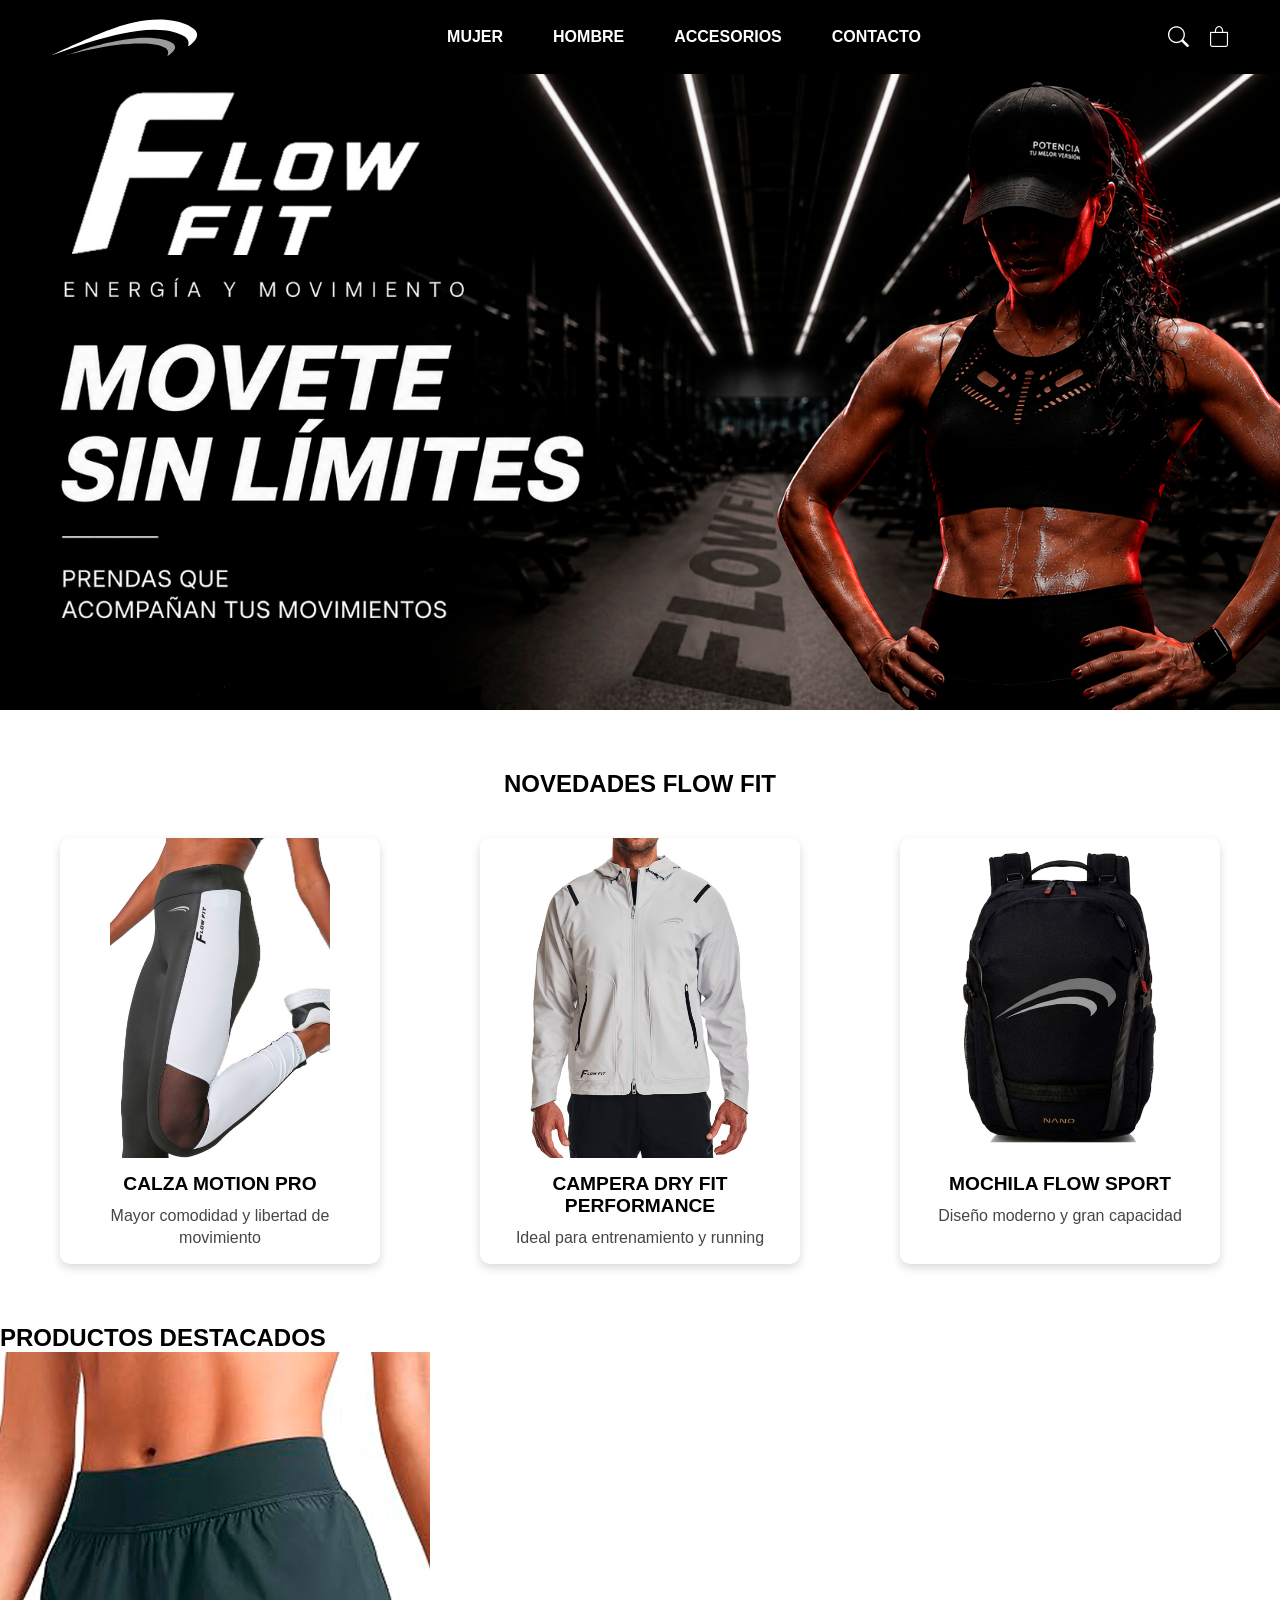
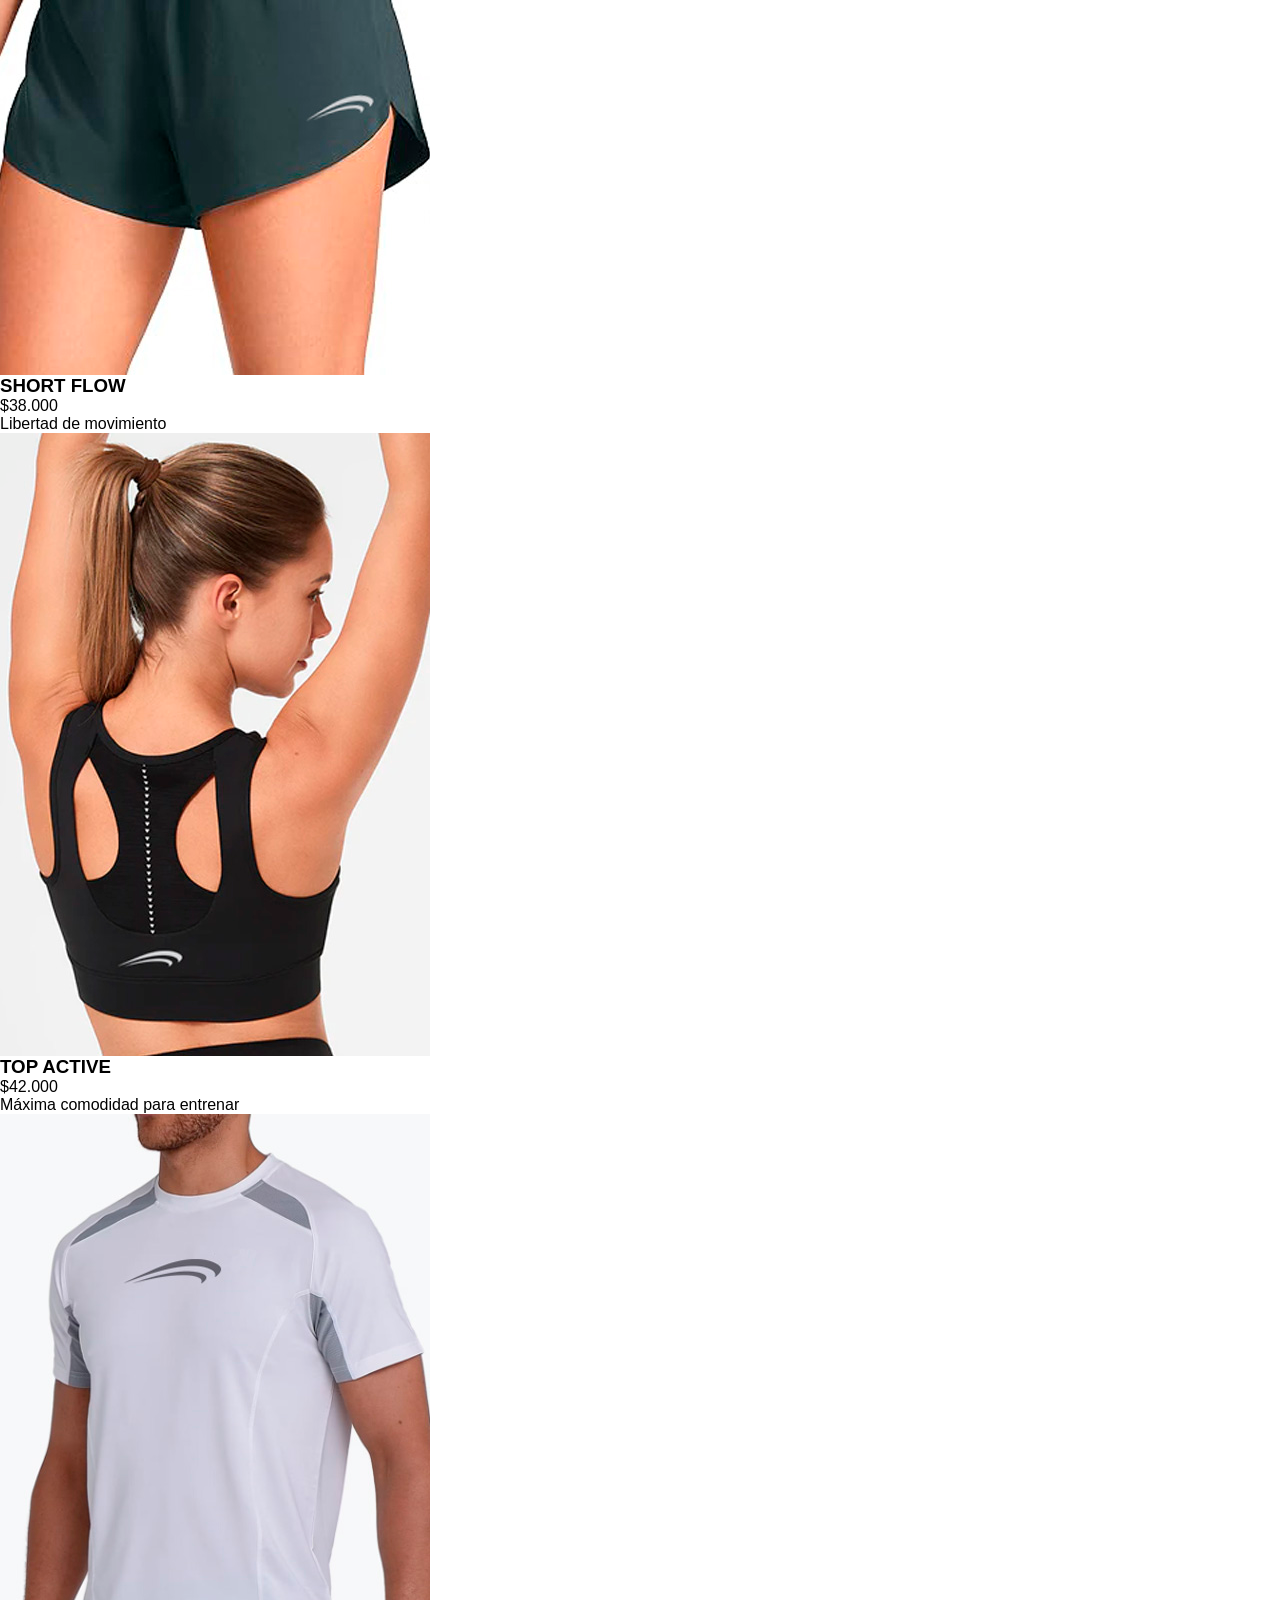
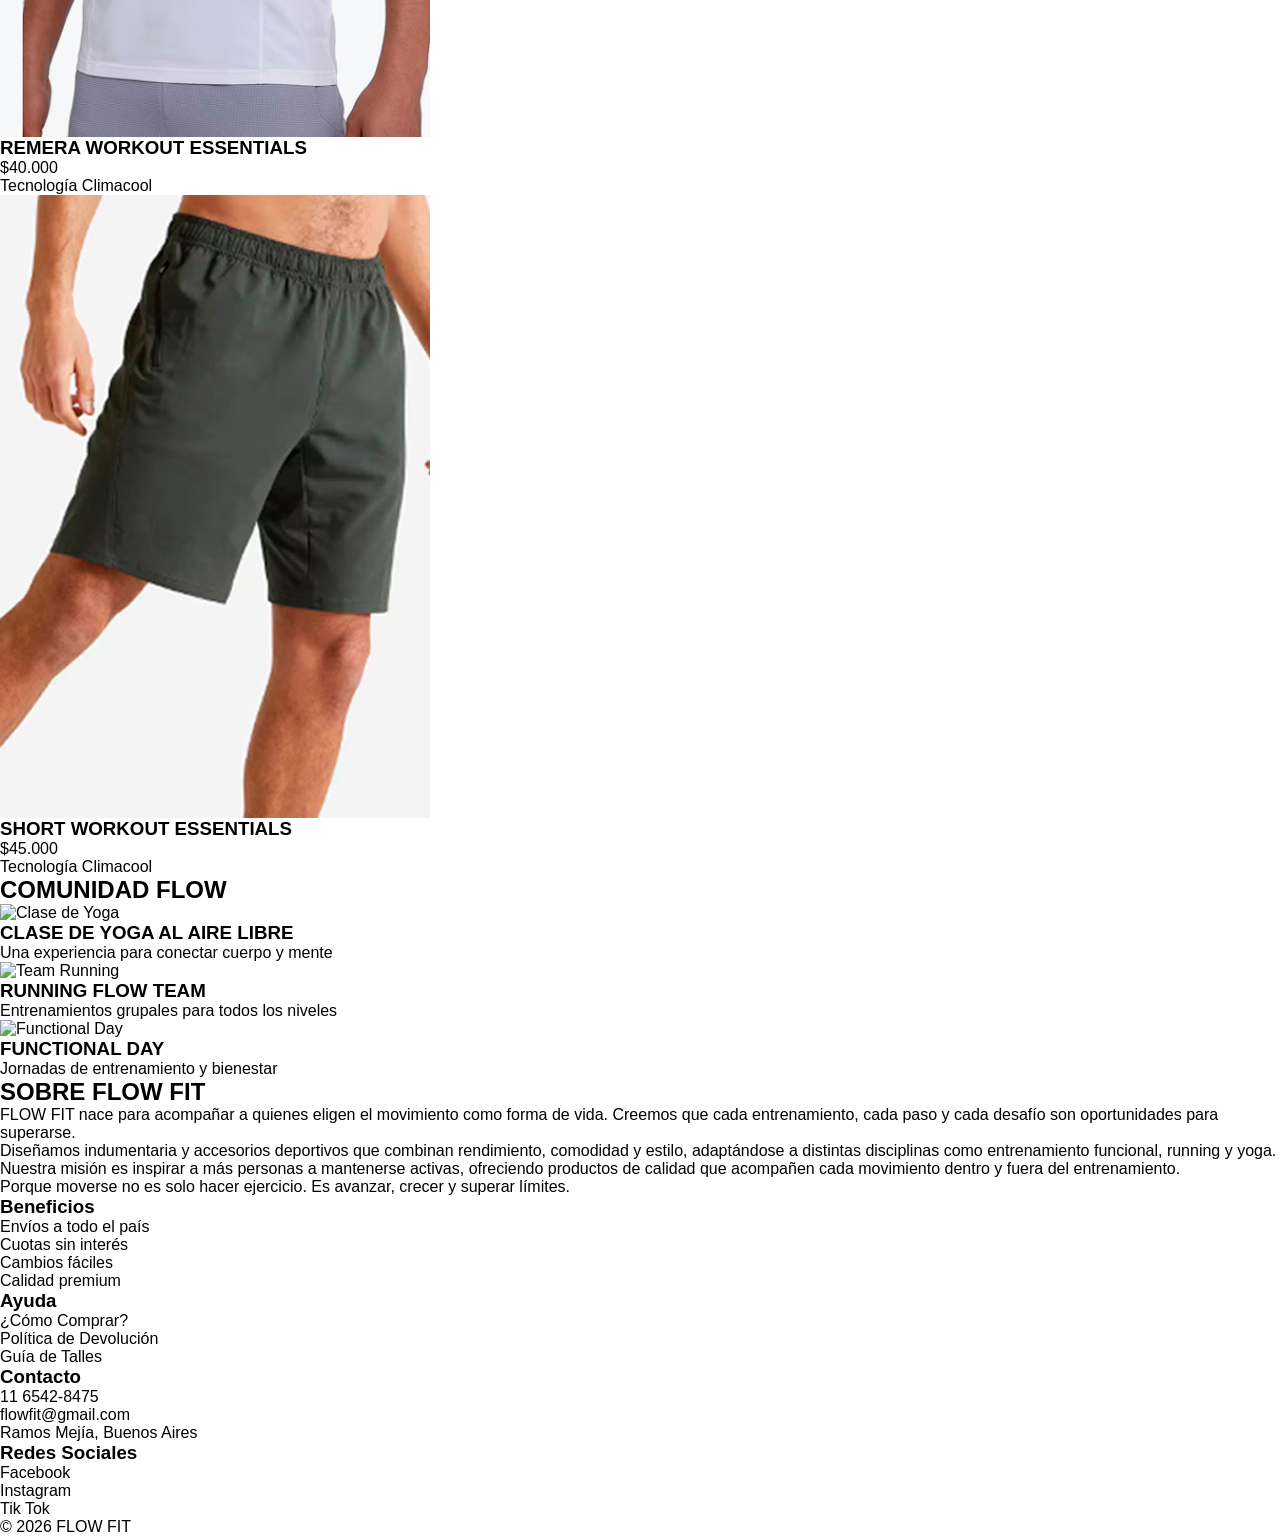
==== index.html @ 37f28908 "Estructura inicial" ====
<!DOCTYPE html>
<html lang="en">
<head>
    <meta charset="UTF-8">
    <meta name="viewport" content="width=device-width, initial-scale=1.0">
    <link rel="stylesheet" href="./css/style.css">
    <link rel="stylesheet" href="https://cdn.jsdelivr.net/npm/bootstrap-icons@1.13.1/font/bootstrap-icons.min.css">

    <title>FLOW FIT</title>
</head>
<body>
    <header>
        <h1 class="oculto">FLOW FIT</h1>
        <div class="logo">
            <a href="#">
            <img src="./img/logoflowfit.svg" alt="Logo de marca">
            </a>
        </div>

        <nav>
            <a href="./pages/mujer.html">MUJER</a>
            <a href="./pages/hombre.html">HOMBRE</a>
            <a href="./pages/accesorios.html">ACCESORIOS</a> 
            <a href="./pages/contacto.html">CONTACTO</a>
        </nav>

        <div class="iconos">
            <a href="#" aria-label="Buscar">
                <i class="bi bi-search"></i>
            </a>

            <a href="#" aria-label="Bolsa de Compras">
                <i class="bi bi-bag"></i>
            </a>
        </div>

    </header>

    <main>
        <section class="hero">
            <img src="./img/bannerhero.jpg" alt="Banner principal con la frase Movete sin límites">
                  
        </section>


        <section class="novedades">
            <h2>NOVEDADES FLOW FIT</h2>

            <div class="contenedor-novedades">
            
            <article class="card-novedades">
                <a href="./pages/mujer.html">
                    <img src="./img/calza-motion-pro.jpg" alt="Calza Motion Pro">
                    <h3>CALZA MOTION PRO</h3>
                    <p>Mayor comodidad y libertad de movimiento</p>
                </a>
            </article>

            <article class="card-novedades">
                <a href="./pages/hombre.html">
                    <img src="./img/camperadryfit.jpg" alt="Campera Dry fit">
                    <h3>CAMPERA DRY FIT PERFORMANCE</h3>
                    <p>Ideal para entrenamiento y running</p>
                </a>
            </article>

            <article class="card-novedades">
                <a href="./pages/accesorios.html">
                    <img src="./img/mochila-flow-sport.jpg" alt="Mochila Flow Sport">
                    <h3>MOCHILA FLOW SPORT</h3>
                    <p>Diseño moderno y gran capacidad</p>
                </a>
            </article>
        
            </div>
        </section>


        <section class="productos-destacados">
            <h2>PRODUCTOS DESTACADOS</h2>

            <div class="productos">

                <article class="producto">
                    <a href="./pages/mujer.html">
                    <img src="./img/short_flow.jpg" alt="Short FLow">
                    <h3>SHORT FLOW</h3>
                    <P>$38.000</P>
                    <P>Libertad de movimiento</P>
                    </a>

                </article>
            
                <article class="producto">
                    <a href="./pages/mujer.html">
                    <img src="./img/top_active.jpg" alt="TOP ACTIVE">
                    <h3>TOP ACTIVE</h3>
                    <P>$42.000</P>
                    <P>Máxima comodidad para entrenar</P>
                    </a>
                </article>

                <article class="producto">
                    <a href="./pages/hombre.html">
                    <img src="./img/remera workout essential.jpg" alt="REMERA WORKOUT ESSENTIALS">
                    <h3>REMERA WORKOUT ESSENTIALS</h3>
                    <P>$40.000</P>
                    <P>Tecnología Climacool</P>
                    </a>
                </article>

                <article class="producto">
                    <a href="./pages/hombre.html">
                    <img src="./img/short_workout.jpg" alt="SHORT WORKOUT ESSENTIALS">
                    <h3>SHORT WORKOUT ESSENTIALS</h3>
                    <P>$45.000</P>
                    <P>Tecnología Climacool</P>
                    </a>
                </article>

            </div>
        </section>

        <section class="contenedorlifestyle">
            <h2>COMUNIDAD FLOW</h2>

            <article>
                <!-- BUSCAR IMAGEN CLASE DE YOGA AL AIRE LIBRE -->
                <img src="" alt="Clase de Yoga">
                <h3>CLASE DE YOGA AL AIRE LIBRE</h3>
                <p>Una experiencia para conectar cuerpo y mente</p>
            </article>

            <article>
                <!-- BUSCAR IMAGEN CLASE DE RUNNING -->
                <img src="" alt="Team Running">
                <h3>RUNNING FLOW TEAM</h3>
                <p>Entrenamientos grupales para todos los niveles</p>
            </article>

             <article>
                <!-- BUSCAR IMAGEN CLASE DE funcional -->
                <img src="" alt="Functional Day">
                <h3>FUNCTIONAL DAY</h3>
                <p>Jornadas de entrenamiento y bienestar</p>
            </article>


        </section>

        <section class="nosotros">
            <h2>SOBRE FLOW FIT</h2>

            <p>FLOW FIT nace para acompañar a quienes eligen el movimiento como forma de vida. Creemos que cada entrenamiento, cada paso y cada desafío son oportunidades para superarse.</p>

            <p>Diseñamos indumentaria y accesorios deportivos que combinan rendimiento, comodidad y estilo, adaptándose a distintas disciplinas como entrenamiento funcional, running y yoga.</p>

            <p>Nuestra misión es inspirar a más personas a mantenerse activas, ofreciendo productos de calidad que acompañen cada movimiento dentro y fuera del entrenamiento.</p>

            <p>Porque moverse no es solo hacer ejercicio. Es avanzar, crecer y superar límites.</p>

        </section>

    </main>

    <footer>

        <div class="beneficios"> 
            <h3>Beneficios</h3>
            <ul>
                <li>Envíos a todo el país</li>
                <li>Cuotas sin interés</li>
                <li>Cambios fáciles</li>
                <li>Calidad premium</li>
            </ul>
        </div>

        <div class="ayuda">
            <h3>Ayuda</h3>
            <ul>
                <li>¿Cómo Comprar?</li>
                <li>Política de Devolución</li>
                <li>Guía de Talles</li>
            </ul>
         </div>
         
         <div class="contacto">
            <h3>Contacto</h3>
            <ul>
                <li>11 6542-8475</li>
                <li>flowfit@gmail.com</li>
                <li>Ramos Mejía, Buenos Aires</li>
            </ul>
         </div>

         <div class="redes-sociales">
            <h3>Redes Sociales</h3>
            <ul>
                <li><a href="#">Facebook</a></li>
                <li><a href="#">Instagram</a></li>
                <li><a href="#">Tik Tok</a></li>
            </ul>
         </div>

         <div class="copyright">
            <p>© 2026 FLOW FIT</p>
         </div>
        
    </footer>
    
</body>
</html>
---- css/style.css ----
* {
  margin: 0;
  padding: 0;
  box-sizing: border-box;
}

body {
  font-family: Arial, Helvetica, sans-serif;
  font-size: 1rem;
  background-color: white;
  color: black;
}

img {
  max-width: 100%;
  display: block;
}

a {
  text-decoration: none;
  color: inherit;
}

ul {
  list-style: none;
  padding: 0;
  margin: 0;
}

.oculto {
  position: absolute;
  width: 1px;
  height: 1px;
  padding: 0;
  margin: -1px;
  overflow: hidden;
  clip: rect(0, 0, 0, 0);
  white-space: nowrap;
  border: 0;
}

header {
  background-color: black;
  color: white;
  display: flex;
  justify-content: space-between;
  align-items: center;
  padding: 15px 50px;
}

.logo {
  display: flex;
  align-items: center;
  gap: 15px;
}

.logo img {
  width: 150px;
}

nav {
  display: flex;
  gap: 50px;
}

nav a {
  font-weight: bold;
  transition: transform 0.3s;
}

nav a:hover {
  color: #c0c0c0;
}

.iconos {
  display: flex;
  gap: 20px;
  font-size: 1.3rem;
}
.iconos a {
  transition: color 0.3s;
}
.iconos a:hover {
  color: #c0c0c0;
}

.hero img {
  width: 100%;
  height: auto;
}

.novedades {
  padding: 60px;
}

.novedades h2 {
  text-align: center;
  margin-bottom: 40px;
}

.contenedor-novedades {
  display: grid;
  grid-template-columns: repeat(3, 1fr);
  gap: 100px;
}

.card-novedades {
  background-color: white;
  border-radius: 10px;
  overflow: hidden;
  padding-bottom: 15px;
  text-align: center;
  transition: transform 0.3s;
  box-shadow: 0px 4px 10px rgba(0, 0, 0, 0.15);
}

.card-novedades a {
  text-decoration: none;
  color: black;
  display: block;
}

.card-novedades:hover {
  transform: translateY(-5px);
}

.card-novedades img {
  width: 100%;
  height: 320px;
  object-fit: contain;
  display: block;
}

.card-novedades h3 {
  text-align: center;
  margin-top: 15px;
  margin-bottom: 10px;
  font-size: 1.2rem;
  color: black;
}

.card-novedades p {
  font-size: 1rem;
  padding: 0 10px;
  line-height: 1.4;
  text-align: center;
  color: rgb(71, 69, 69);
}

/*# sourceMappingURL=style.css.map */
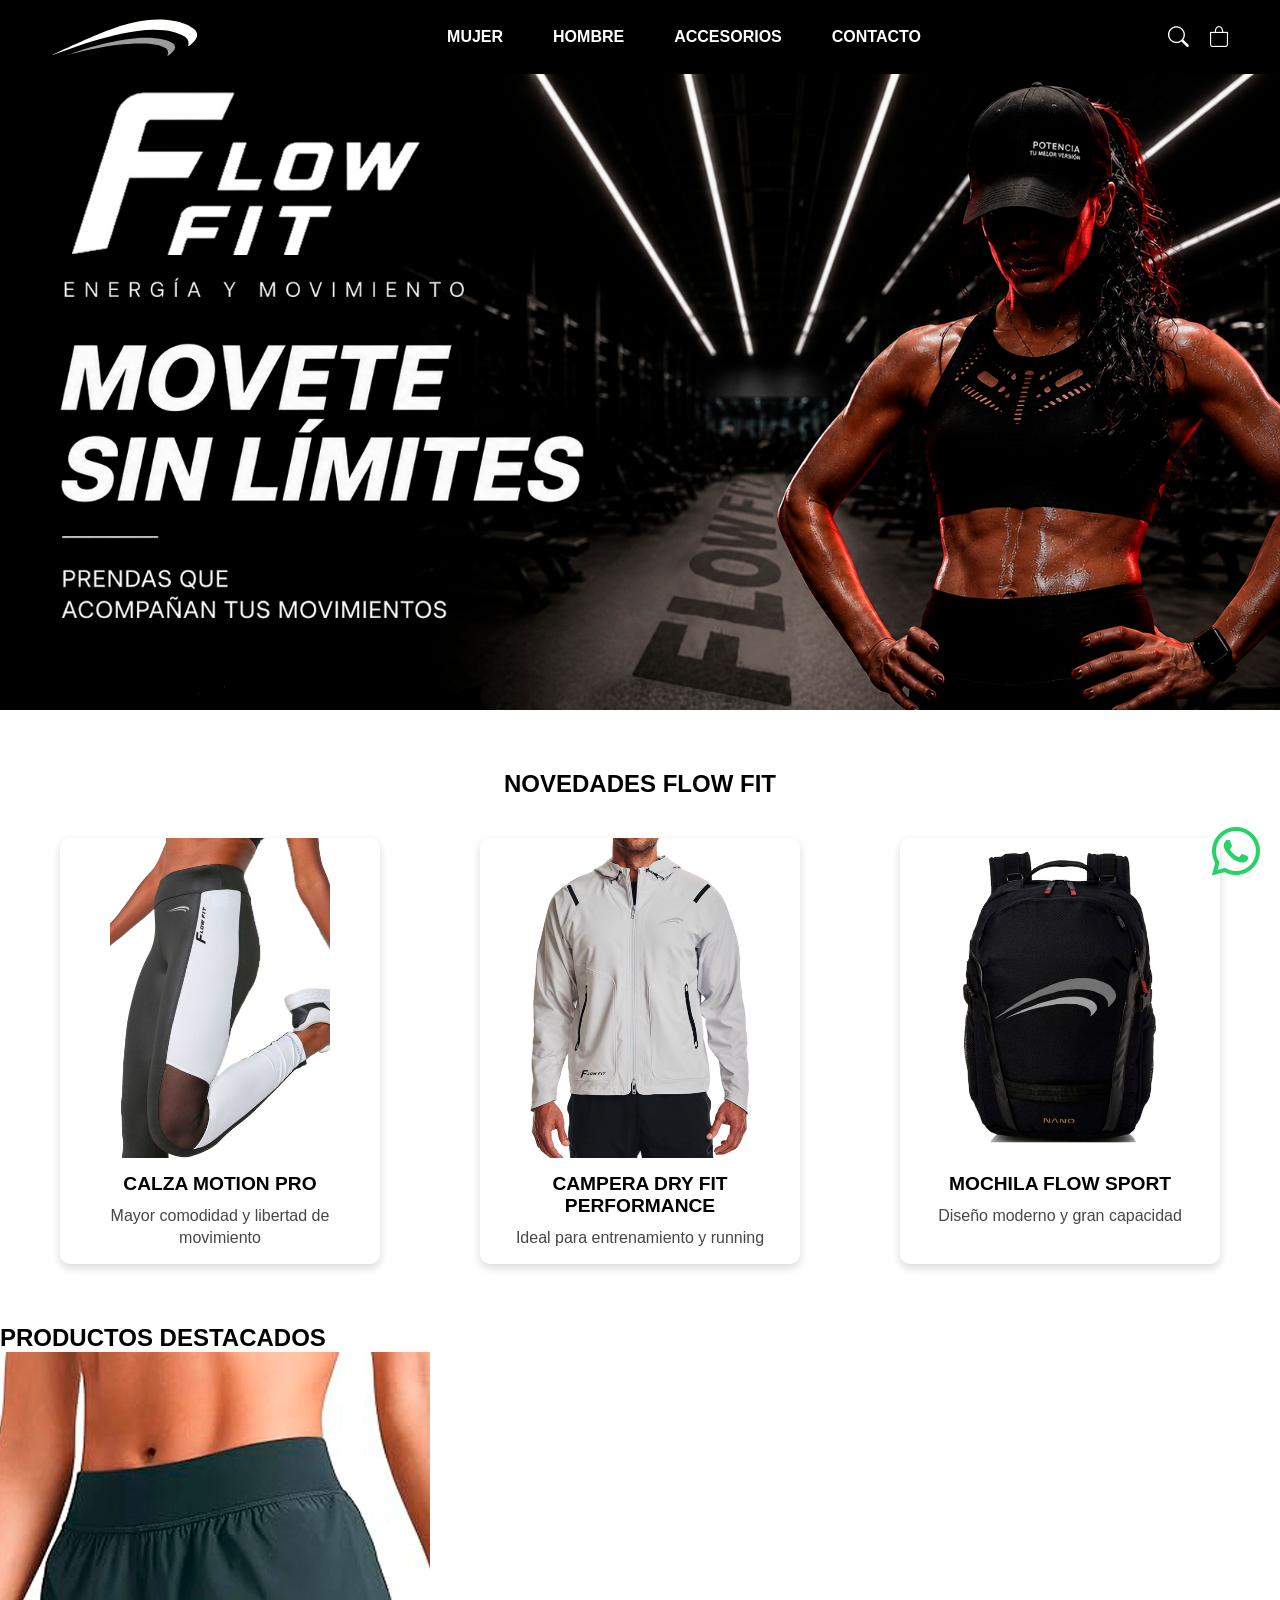
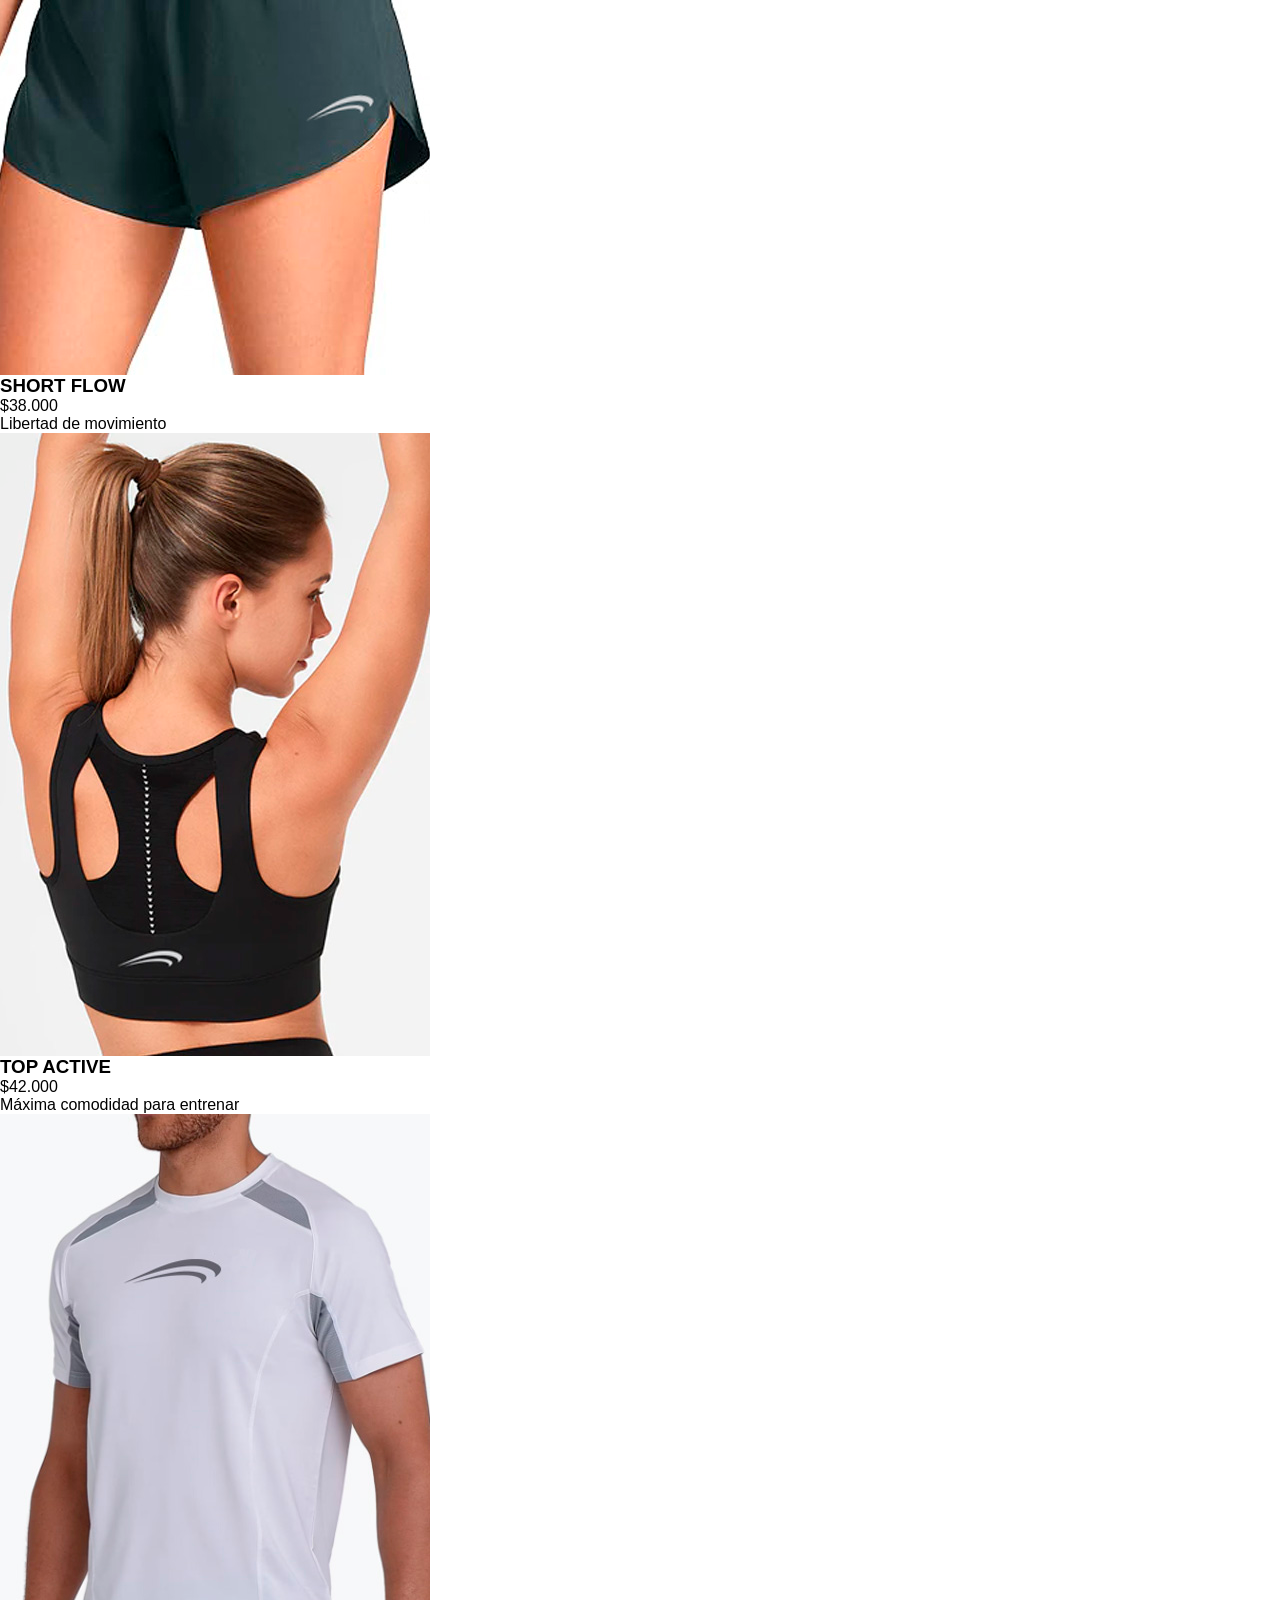
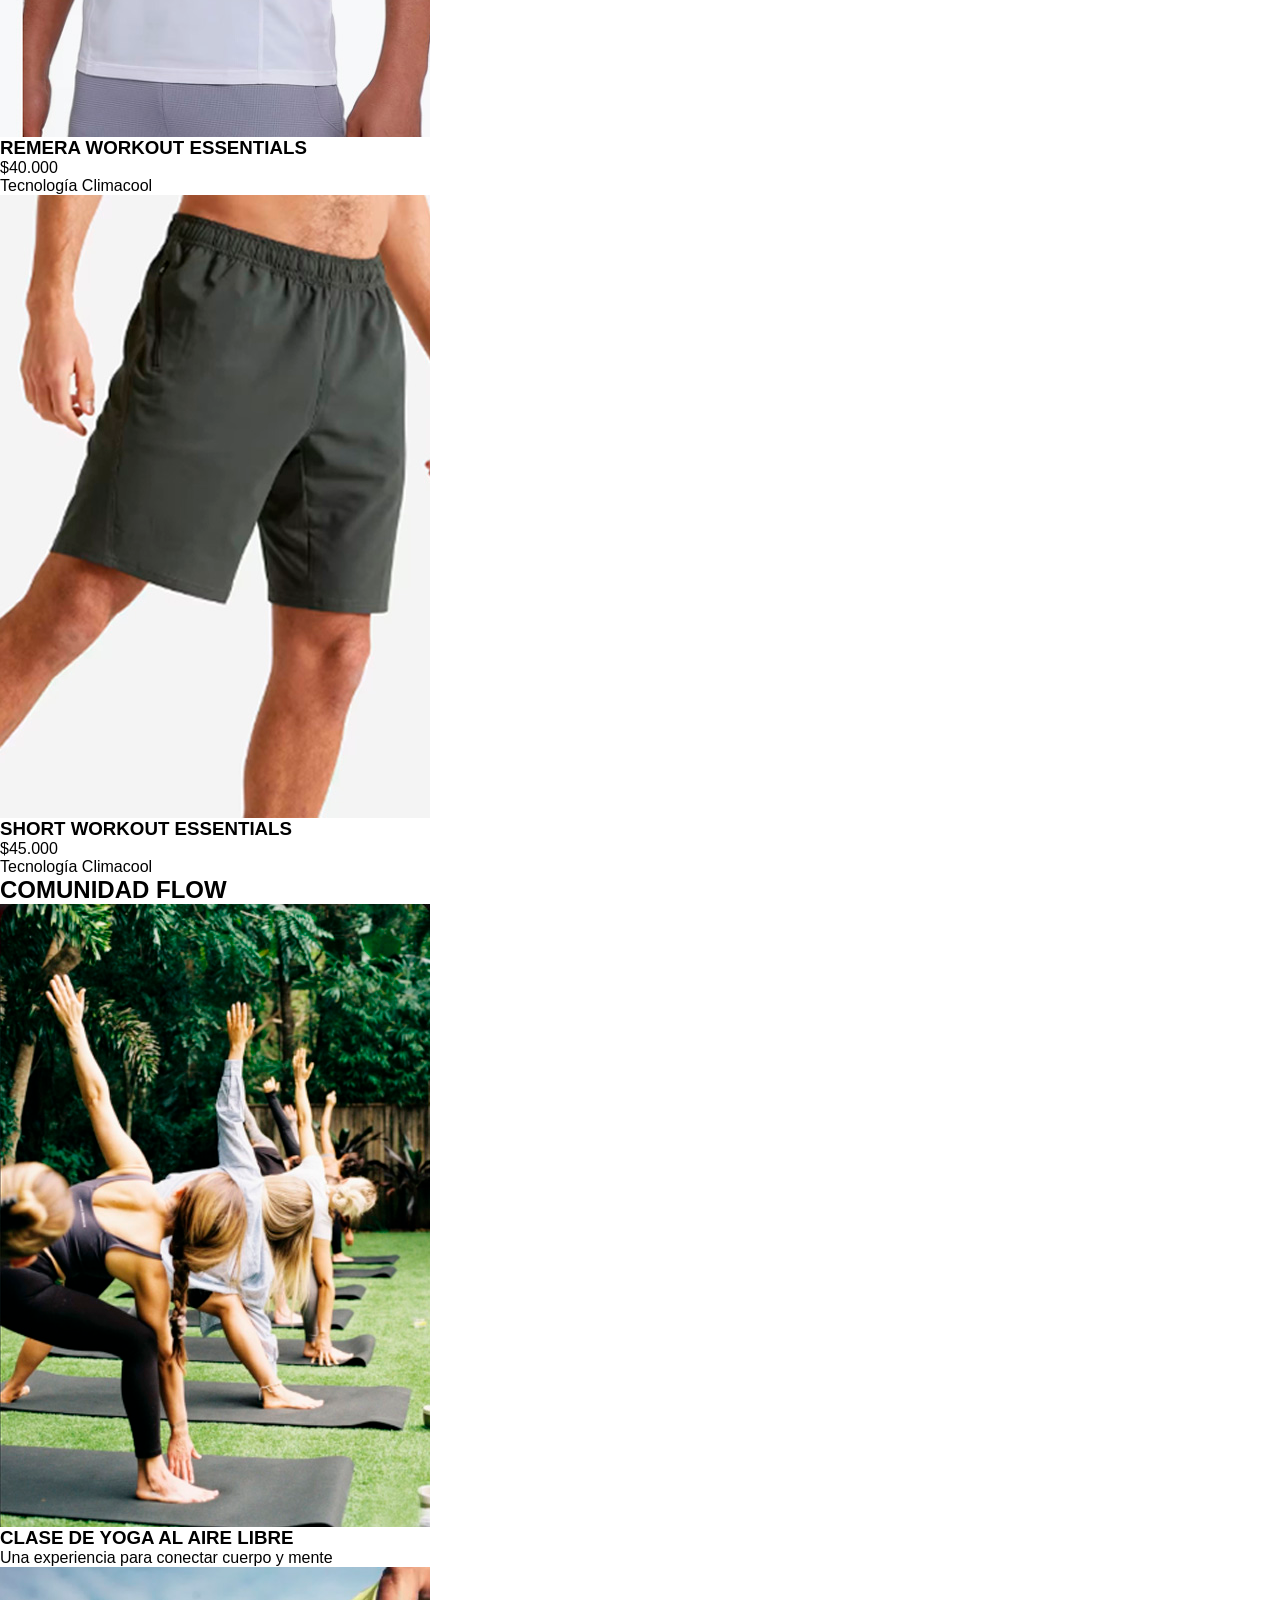
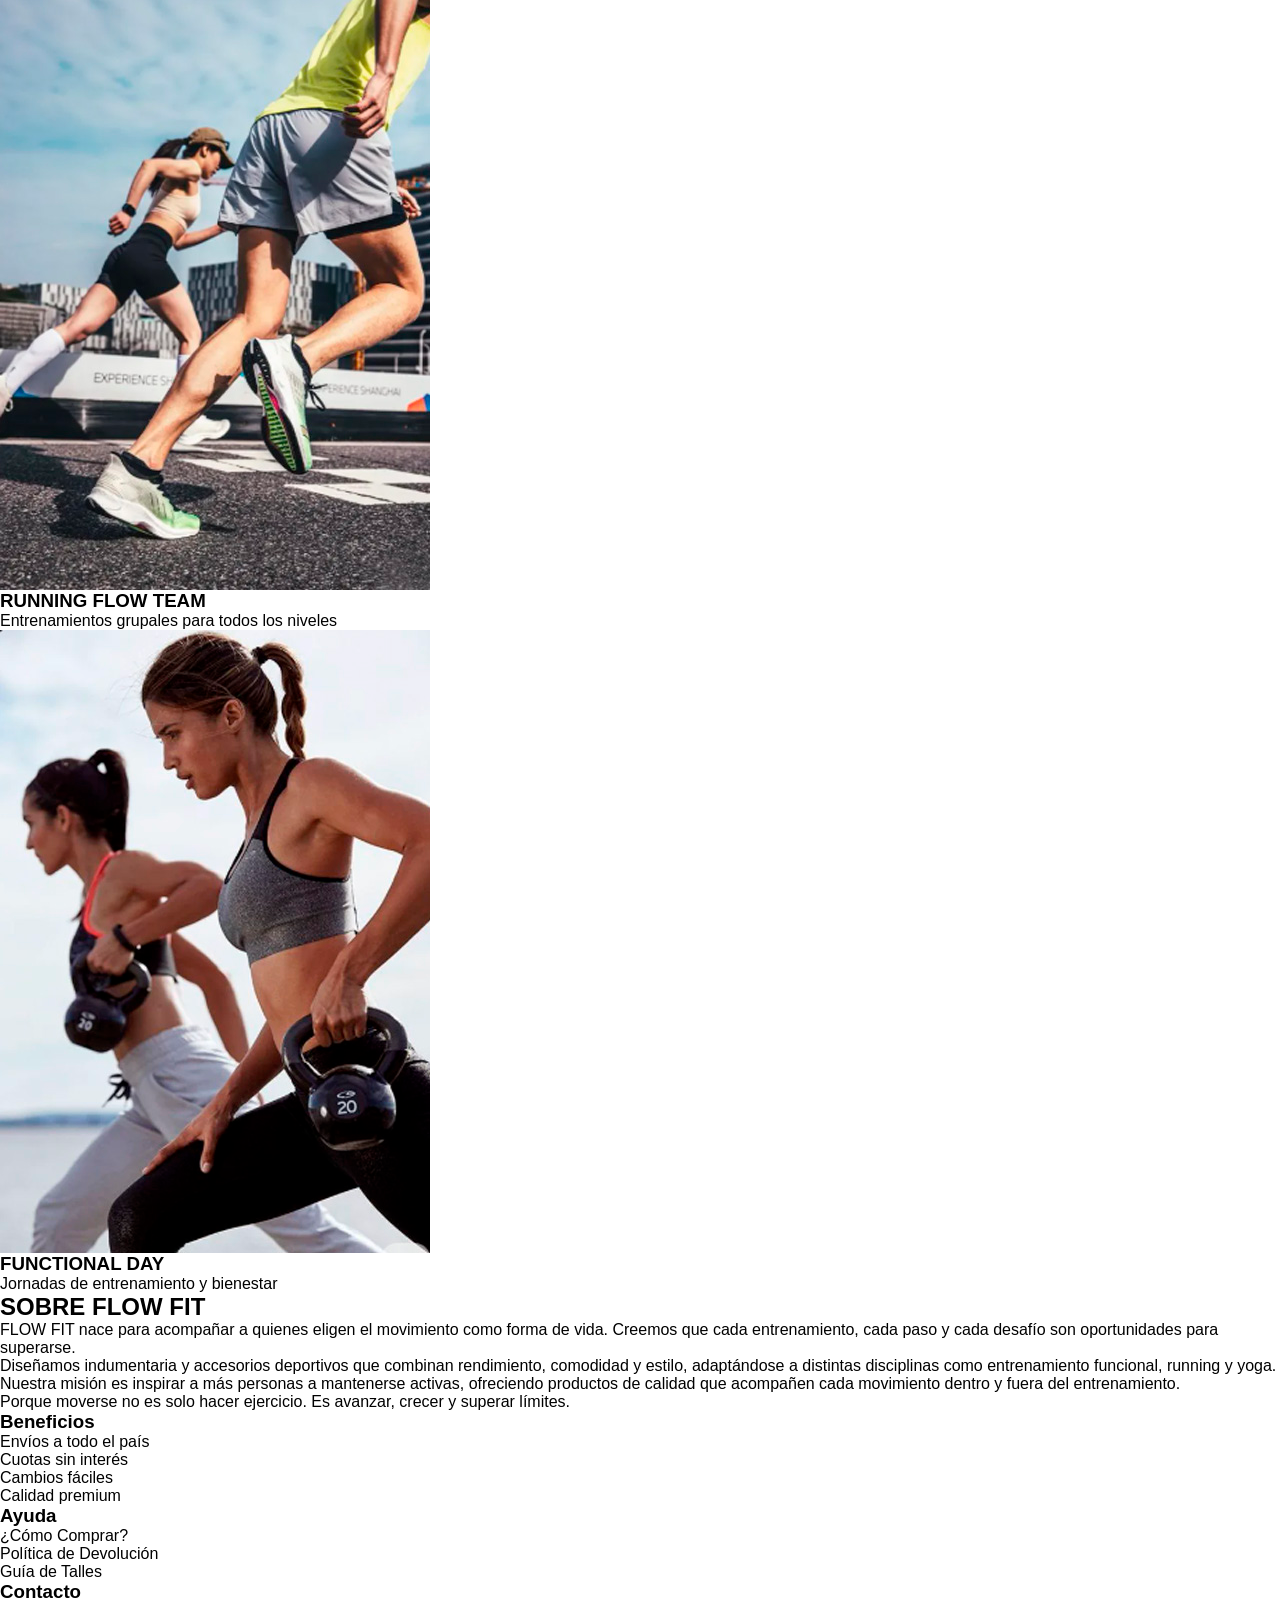
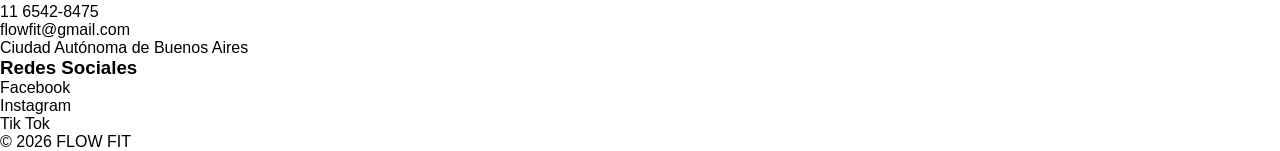
==== commit 6d94c970: "Agrego página Lifestyle y botón de whatsapp" ====
--- a/index.html
+++ b/index.html
@@ -1,5 +1,6 @@
 <!DOCTYPE html>
-<html lang="en">
+<html lang="es">
+
 <head>
     <meta charset="UTF-8">
     <meta name="viewport" content="width=device-width, initial-scale=1.0">
@@ -8,19 +9,20 @@
 
     <title>FLOW FIT</title>
 </head>
+
 <body>
     <header>
         <h1 class="oculto">FLOW FIT</h1>
         <div class="logo">
             <a href="#">
-            <img src="./img/logoflowfit.svg" alt="Logo de marca">
+                <img src="./img/logoflowfit.svg" alt="Logo de Flow Fit">
             </a>
         </div>
 
         <nav>
             <a href="./pages/mujer.html">MUJER</a>
             <a href="./pages/hombre.html">HOMBRE</a>
-            <a href="./pages/accesorios.html">ACCESORIOS</a> 
+            <a href="./pages/accesorios.html">ACCESORIOS</a>
             <a href="./pages/contacto.html">CONTACTO</a>
         </nav>
 
@@ -39,7 +41,7 @@
     <main>
         <section class="hero">
             <img src="./img/bannerhero.jpg" alt="Banner principal con la frase Movete sin límites">
-                  
+
         </section>
 
 
@@ -47,31 +49,31 @@
             <h2>NOVEDADES FLOW FIT</h2>
 
             <div class="contenedor-novedades">
-            
-            <article class="card-novedades">
-                <a href="./pages/mujer.html">
-                    <img src="./img/calza-motion-pro.jpg" alt="Calza Motion Pro">
-                    <h3>CALZA MOTION PRO</h3>
-                    <p>Mayor comodidad y libertad de movimiento</p>
-                </a>
-            </article>
-
-            <article class="card-novedades">
-                <a href="./pages/hombre.html">
-                    <img src="./img/camperadryfit.jpg" alt="Campera Dry fit">
-                    <h3>CAMPERA DRY FIT PERFORMANCE</h3>
-                    <p>Ideal para entrenamiento y running</p>
-                </a>
-            </article>
-
-            <article class="card-novedades">
-                <a href="./pages/accesorios.html">
-                    <img src="./img/mochila-flow-sport.jpg" alt="Mochila Flow Sport">
-                    <h3>MOCHILA FLOW SPORT</h3>
-                    <p>Diseño moderno y gran capacidad</p>
-                </a>
-            </article>
-        
+
+                <article class="card-novedades">
+                    <a href="./pages/mujer.html">
+                        <img src="./img/mujer/calza-motion-pro.jpg" alt="Calza Motion Pro">
+                        <h3>CALZA MOTION PRO</h3>
+                        <p>Mayor comodidad y libertad de movimiento</p>
+                    </a>
+                </article>
+
+                <article class="card-novedades">
+                    <a href="./pages/hombre.html">
+                        <img src="./img/hombre/camperadryfit.jpg" alt="Campera Dry fit">
+                        <h3>CAMPERA DRY FIT PERFORMANCE</h3>
+                        <p>Ideal para entrenamiento y running</p>
+                    </a>
+                </article>
+
+                <article class="card-novedades">
+                    <a href="./pages/accesorios.html">
+                        <img src="./img/accesorios/mochila-flow-sport.jpg" alt="Mochila Flow Sport">
+                        <h3>MOCHILA FLOW SPORT</h3>
+                        <p>Diseño moderno y gran capacidad</p>
+                    </a>
+                </article>
+
             </div>
         </section>
 
@@ -79,83 +81,92 @@
         <section class="productos-destacados">
             <h2>PRODUCTOS DESTACADOS</h2>
 
-            <div class="productos">
-
-                <article class="producto">
+            <div class="contenedor-productos">
+
+                <article class="card-producto">
                     <a href="./pages/mujer.html">
-                    <img src="./img/short_flow.jpg" alt="Short FLow">
-                    <h3>SHORT FLOW</h3>
-                    <P>$38.000</P>
-                    <P>Libertad de movimiento</P>
-                    </a>
-
-                </article>
-            
-                <article class="producto">
+                        <img src="./img/mujer/short_flow.jpg" alt="Short FLow">
+                        <h3>SHORT FLOW</h3>
+                        <p>$38.000</p>
+                        <p>Libertad de movimiento</p>
+                    </a>
+
+                </article>
+
+                <article class="card-producto">
                     <a href="./pages/mujer.html">
-                    <img src="./img/top_active.jpg" alt="TOP ACTIVE">
-                    <h3>TOP ACTIVE</h3>
-                    <P>$42.000</P>
-                    <P>Máxima comodidad para entrenar</P>
-                    </a>
-                </article>
-
-                <article class="producto">
+                        <img src="./img/mujer/top_active.jpg" alt="TOP ACTIVE">
+                        <h3>TOP ACTIVE</h3>
+                        <p>$42.000</p>
+                        <p>Máxima comodidad para entrenar</p>
+                    </a>
+                </article>
+
+                <article class="card-producto">
                     <a href="./pages/hombre.html">
-                    <img src="./img/remera workout essential.jpg" alt="REMERA WORKOUT ESSENTIALS">
-                    <h3>REMERA WORKOUT ESSENTIALS</h3>
-                    <P>$40.000</P>
-                    <P>Tecnología Climacool</P>
-                    </a>
-                </article>
-
-                <article class="producto">
+                        <img src="./img/hombre/remera workout essential.jpg" alt="REMERA WORKOUT ESSENTIALS">
+                        <h3>REMERA WORKOUT ESSENTIALS</h3>
+                        <p>$40.000</p>
+                        <p>Tecnología Climacool</p>
+                    </a>
+                </article>
+
+                <article class="card-producto">
                     <a href="./pages/hombre.html">
-                    <img src="./img/short_workout.jpg" alt="SHORT WORKOUT ESSENTIALS">
-                    <h3>SHORT WORKOUT ESSENTIALS</h3>
-                    <P>$45.000</P>
-                    <P>Tecnología Climacool</P>
+                        <img src="./img/hombre/short_workout.jpg" alt="SHORT WORKOUT ESSENTIALS">
+                        <h3>SHORT WORKOUT ESSENTIALS</h3>
+                        <p>$45.000</p>
+                        <p>Tecnología Climacool</p>
                     </a>
                 </article>
 
             </div>
         </section>
 
-        <section class="contenedorlifestyle">
+        <section class="lifestyle">
             <h2>COMUNIDAD FLOW</h2>
 
-            <article>
-                <!-- BUSCAR IMAGEN CLASE DE YOGA AL AIRE LIBRE -->
-                <img src="" alt="Clase de Yoga">
-                <h3>CLASE DE YOGA AL AIRE LIBRE</h3>
-                <p>Una experiencia para conectar cuerpo y mente</p>
-            </article>
-
-            <article>
-                <!-- BUSCAR IMAGEN CLASE DE RUNNING -->
-                <img src="" alt="Team Running">
-                <h3>RUNNING FLOW TEAM</h3>
-                <p>Entrenamientos grupales para todos los niveles</p>
-            </article>
-
-             <article>
-                <!-- BUSCAR IMAGEN CLASE DE funcional -->
-                <img src="" alt="Functional Day">
-                <h3>FUNCTIONAL DAY</h3>
-                <p>Jornadas de entrenamiento y bienestar</p>
-            </article>
-
+            <div class="contenedor-lifestyle">
+
+                <article class="card-lifestyle">
+                    <a href="./pages/lifestyle.html#yoga">
+                        <img src="./img/clase_yoga/clase_de_yoga2.jpg" alt="Clase de Yoga">
+                        <h3>CLASE DE YOGA AL AIRE LIBRE</h3>
+                        <p>Una experiencia para conectar cuerpo y mente</p>
+                    </a>
+                </article>
+
+                <article class="card-lifestyle">
+                    <a href="./pages/lifestyle.html#running">
+                        <img src="./img/team_running/team_running1.jpg" alt="Team Running">
+                        <h3>RUNNING FLOW TEAM</h3>
+                        <p>Entrenamientos grupales para todos los niveles</p>
+                    </a>
+                </article>
+
+                <article class="card-lifestyle">
+                    <a href="./pages/lifestyle.html#functional">
+                        <img src="./img/team_functional/functional.jpg" alt="Functional Day">
+                        <h3>FUNCTIONAL DAY</h3>
+                        <p>Jornadas de entrenamiento y bienestar</p>
+                    </a>
+                </article>
+
+            </div>
 
         </section>
 
         <section class="nosotros">
             <h2>SOBRE FLOW FIT</h2>
 
-            <p>FLOW FIT nace para acompañar a quienes eligen el movimiento como forma de vida. Creemos que cada entrenamiento, cada paso y cada desafío son oportunidades para superarse.</p>
-
-            <p>Diseñamos indumentaria y accesorios deportivos que combinan rendimiento, comodidad y estilo, adaptándose a distintas disciplinas como entrenamiento funcional, running y yoga.</p>
-
-            <p>Nuestra misión es inspirar a más personas a mantenerse activas, ofreciendo productos de calidad que acompañen cada movimiento dentro y fuera del entrenamiento.</p>
+            <p>FLOW FIT nace para acompañar a quienes eligen el movimiento como forma de vida. Creemos que cada
+                entrenamiento, cada paso y cada desafío son oportunidades para superarse.</p>
+
+            <p>Diseñamos indumentaria y accesorios deportivos que combinan rendimiento, comodidad y estilo, adaptándose
+                a distintas disciplinas como entrenamiento funcional, running y yoga.</p>
+
+            <p>Nuestra misión es inspirar a más personas a mantenerse activas, ofreciendo productos de calidad que
+                acompañen cada movimiento dentro y fuera del entrenamiento.</p>
 
             <p>Porque moverse no es solo hacer ejercicio. Es avanzar, crecer y superar límites.</p>
 
@@ -165,7 +176,7 @@
 
     <footer>
 
-        <div class="beneficios"> 
+        <div class="beneficios">
             <h3>Beneficios</h3>
             <ul>
                 <li>Envíos a todo el país</li>
@@ -182,31 +193,36 @@
                 <li>Política de Devolución</li>
                 <li>Guía de Talles</li>
             </ul>
-         </div>
-         
-         <div class="contacto">
+        </div>
+
+        <div class="contacto">
             <h3>Contacto</h3>
             <ul>
                 <li>11 6542-8475</li>
                 <li>flowfit@gmail.com</li>
-                <li>Ramos Mejía, Buenos Aires</li>
-            </ul>
-         </div>
-
-         <div class="redes-sociales">
+                <li>Ciudad Autónoma de Buenos Aires</li>
+            </ul>
+        </div>
+
+        <div class="redes-sociales">
             <h3>Redes Sociales</h3>
             <ul>
                 <li><a href="#">Facebook</a></li>
                 <li><a href="#">Instagram</a></li>
                 <li><a href="#">Tik Tok</a></li>
             </ul>
-         </div>
-
-         <div class="copyright">
+        </div>
+
+        <div class="copyright">
             <p>© 2026 FLOW FIT</p>
-         </div>
-        
+        </div>
+
     </footer>
-    
+
+    <a href="https://wa.me/5491165428475" class="whatsapp" target="_blank" aria-label="Contactanos por WhatsApp">
+        <i class="bi bi-whatsapp"></i>
+    </a>
+
 </body>
+
 </html>
--- a/css/style.css
+++ b/css/style.css
@@ -147,4 +147,17 @@
   color: rgb(71, 69, 69);
 }
 
+.whatsapp {
+  position: fixed;
+  bottom: 20px;
+  right: 20px;
+  font-size: 3rem;
+  color: #25D366;
+  z-index: 1000;
+  transition: transform 0.3s;
+}
+.whatsapp:hover {
+  transform: scale(1.1);
+}
+
 /*# sourceMappingURL=style.css.map */
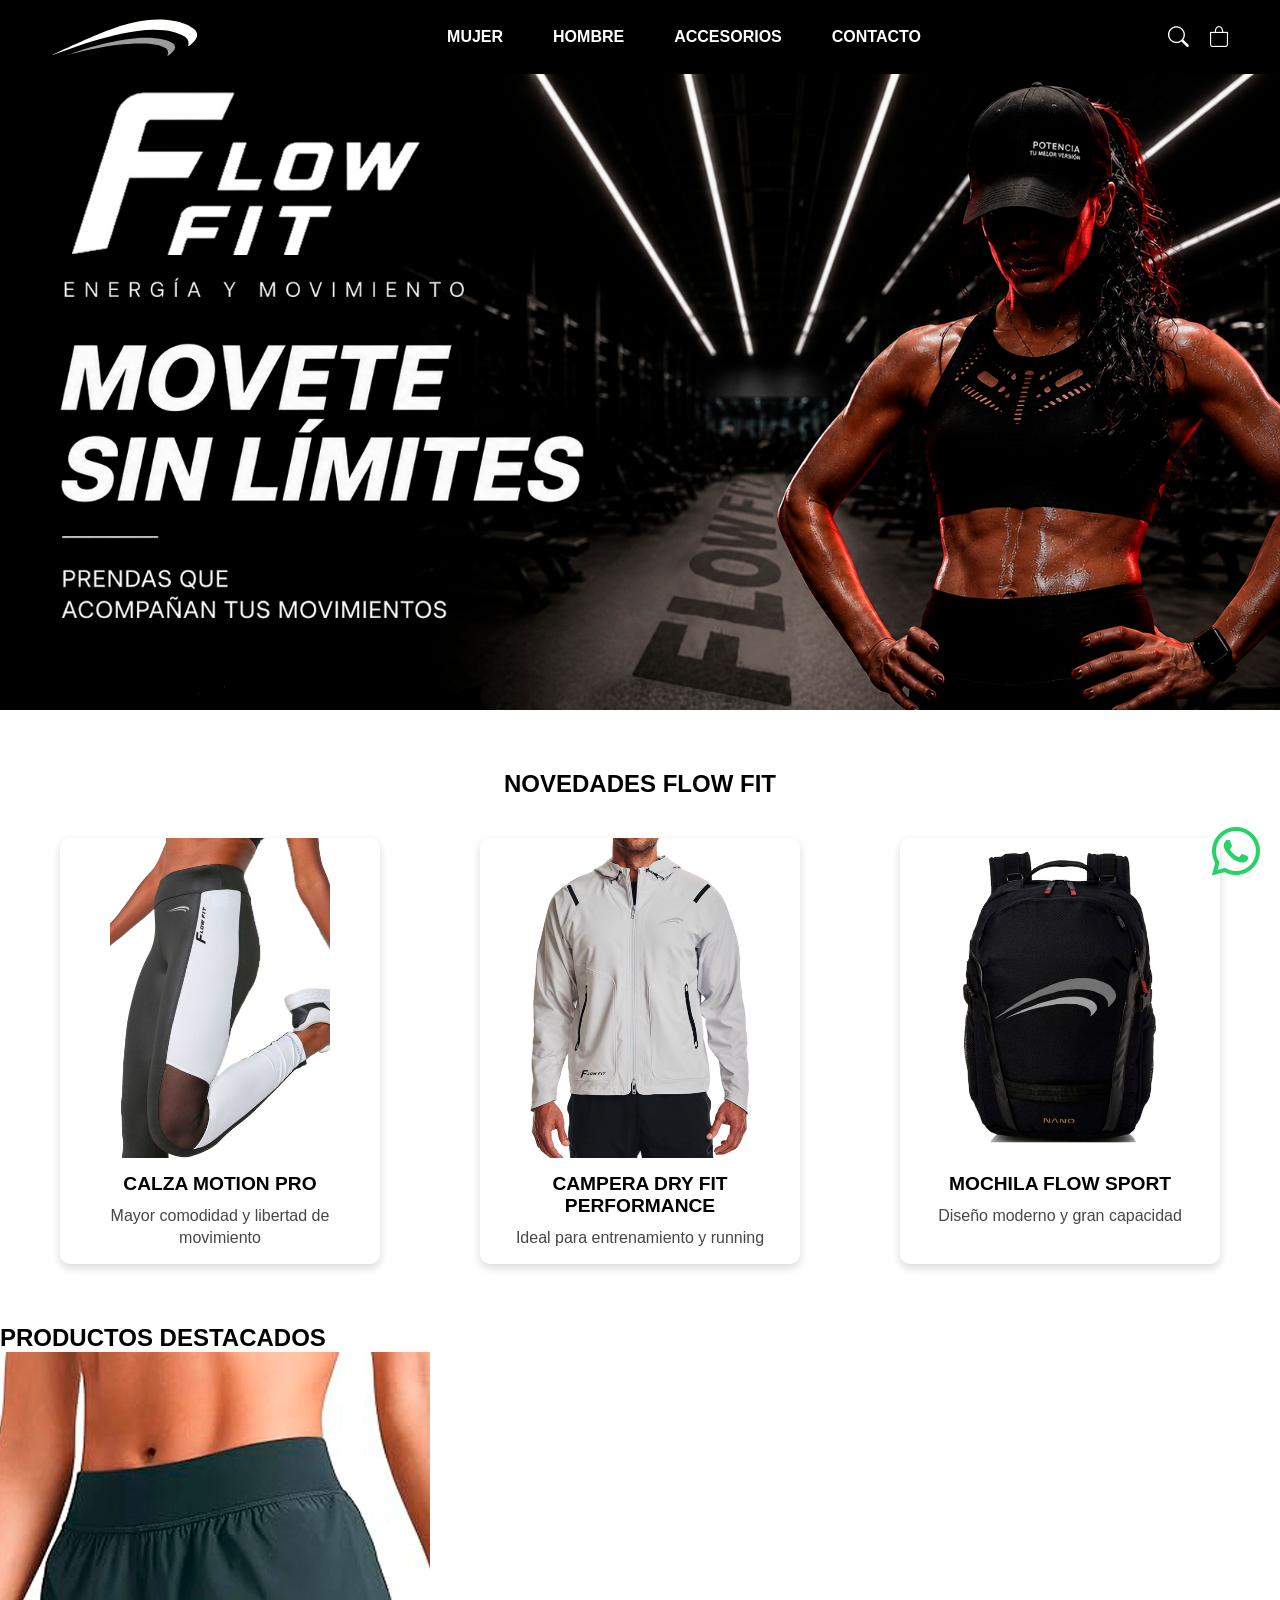
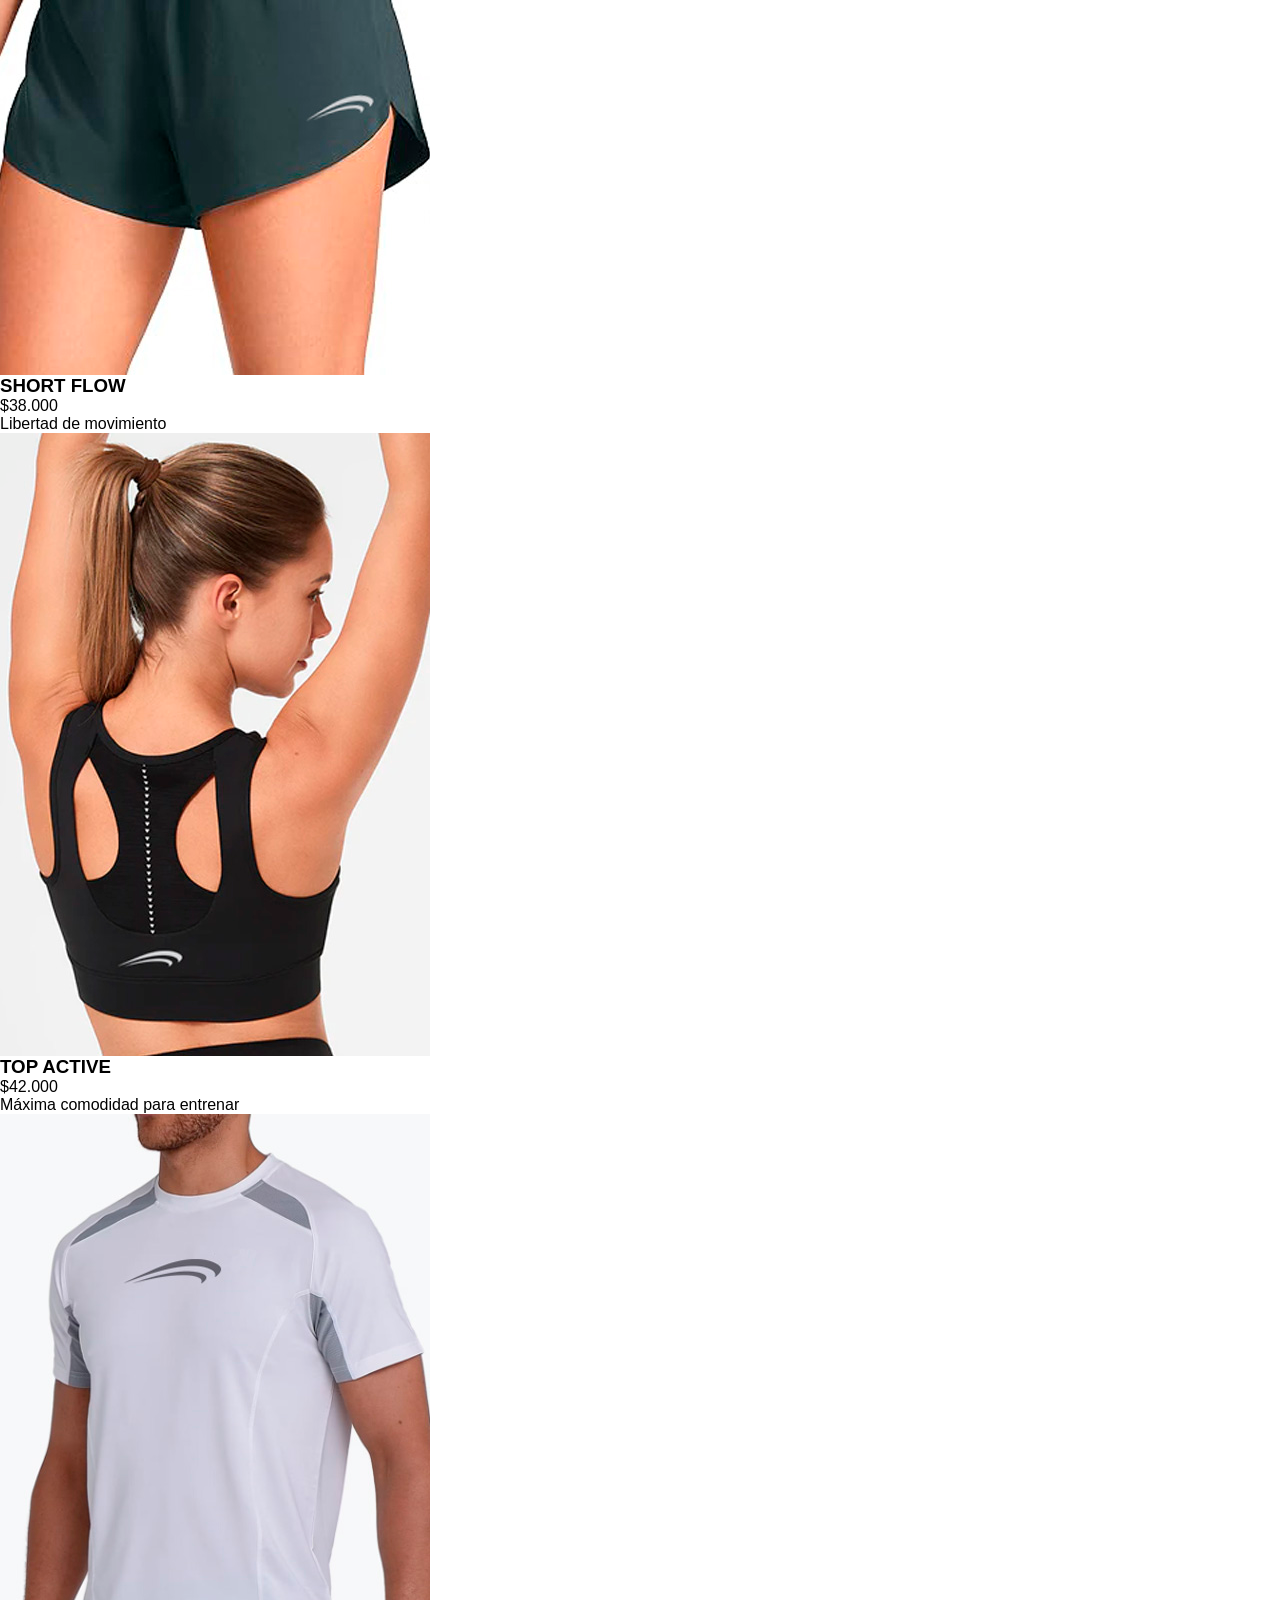
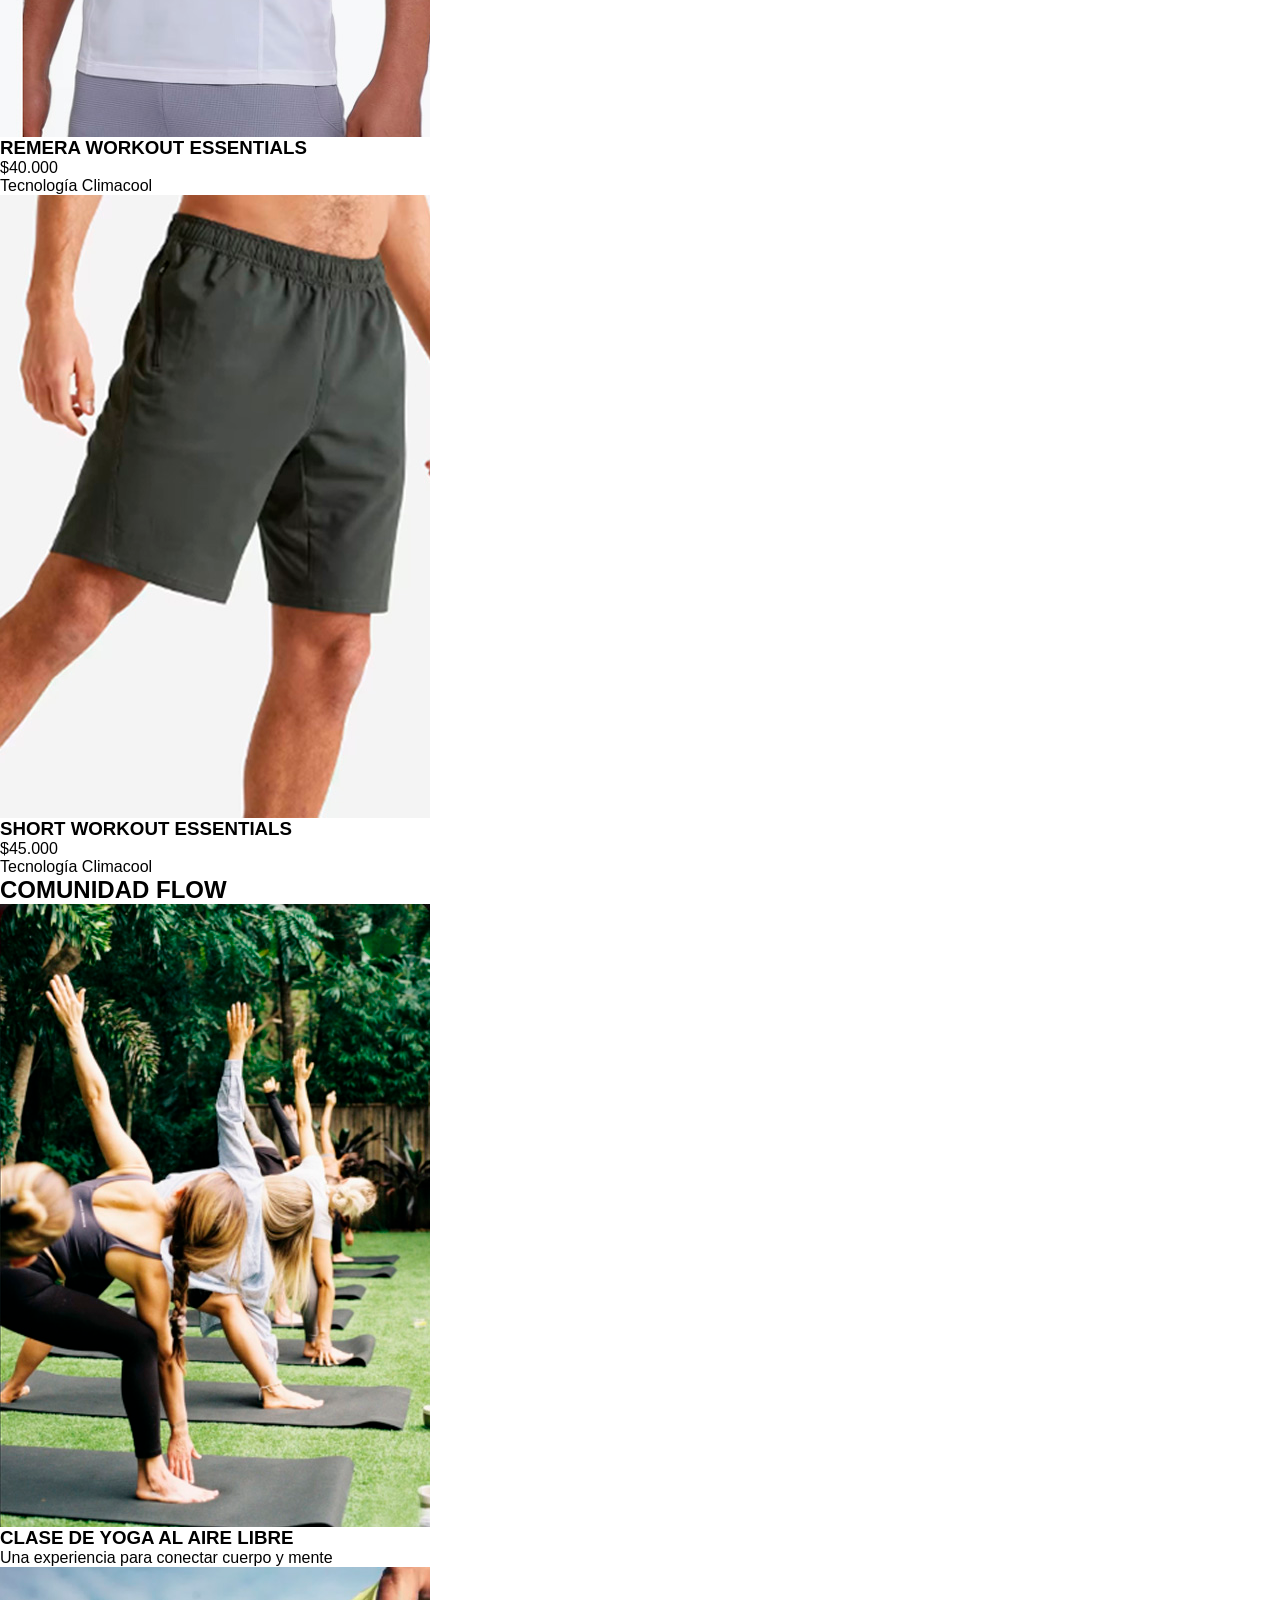
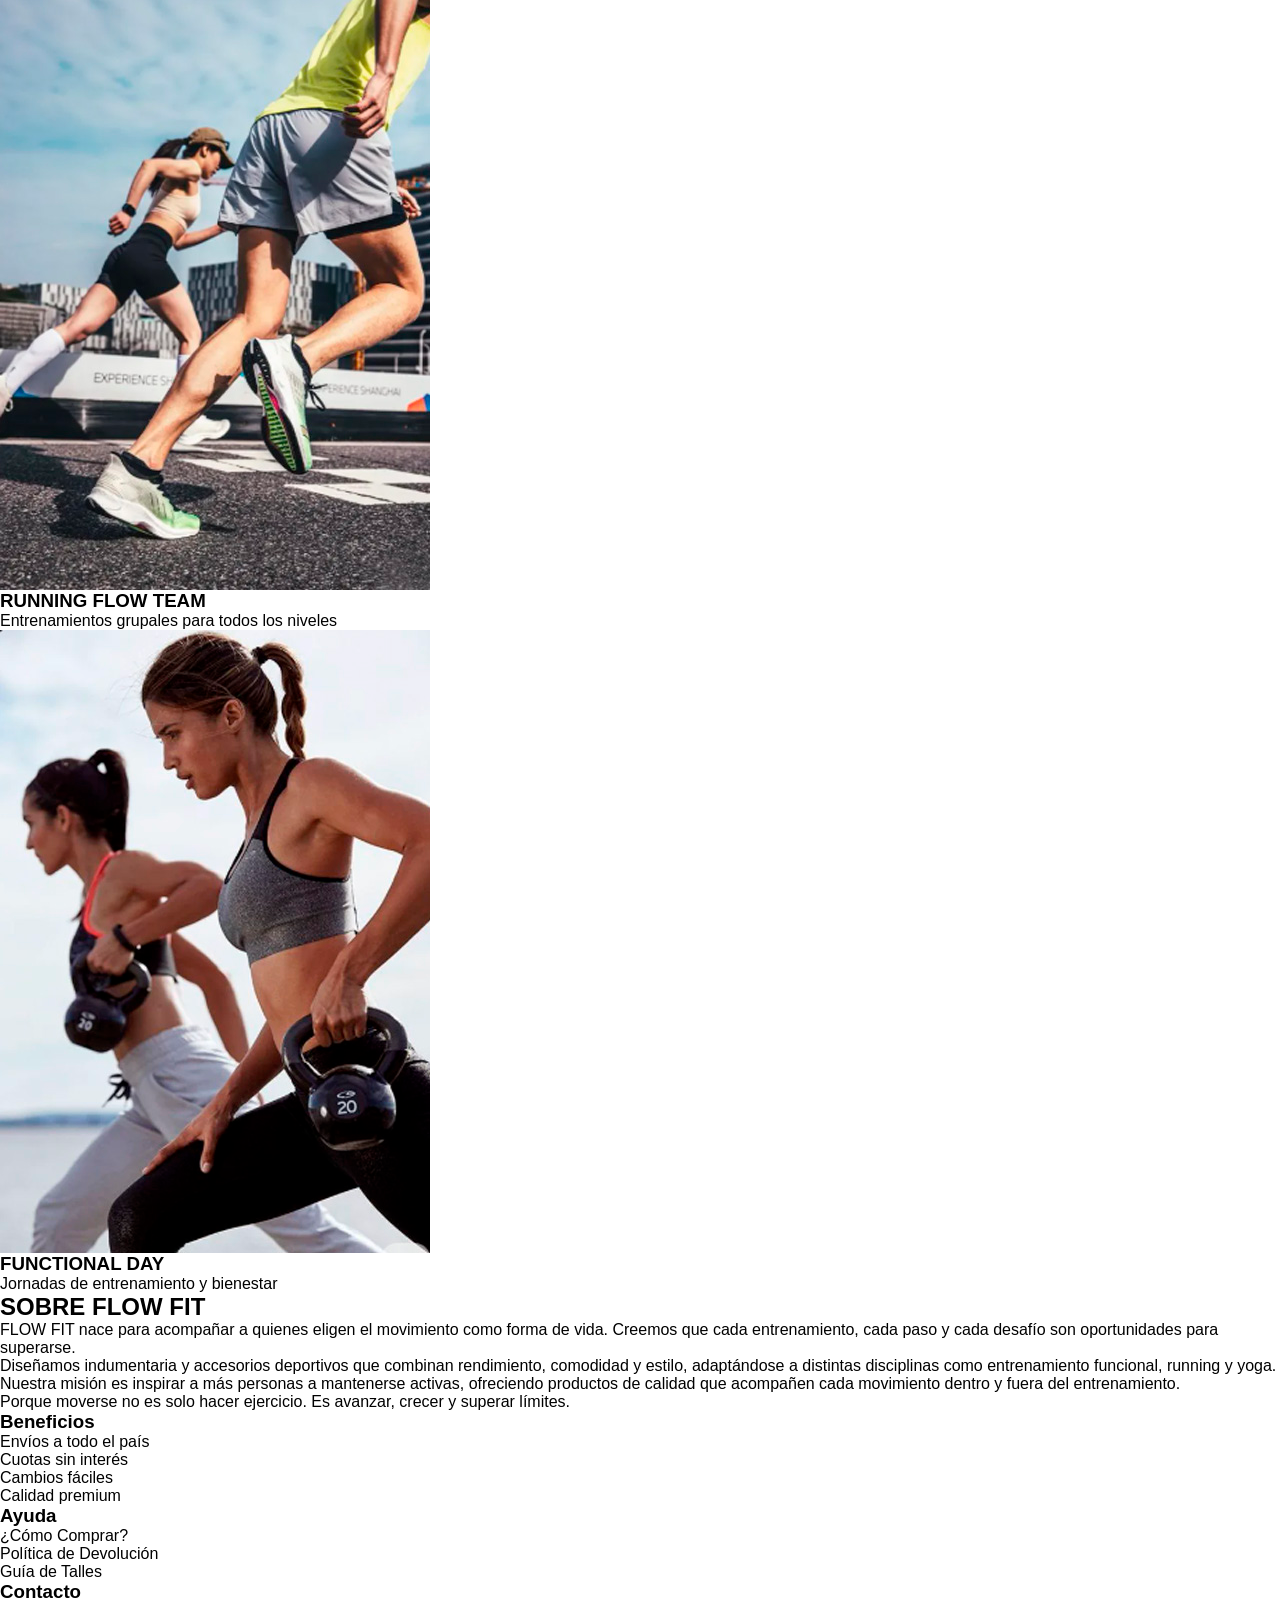
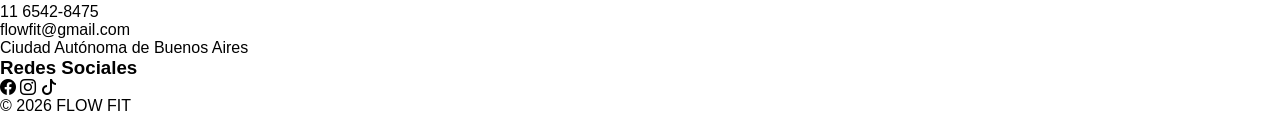
==== commit a1c8d766: "Se corrigio el footer del index" ====
--- a/index.html
+++ b/index.html
@@ -51,7 +51,7 @@
             <div class="contenedor-novedades">
 
                 <article class="card-novedades">
-                    <a href="./pages/mujer.html">
+                    <a href="./pages/mujer.html#calza-motion-pro">
                         <img src="./img/mujer/calza-motion-pro.jpg" alt="Calza Motion Pro">
                         <h3>CALZA MOTION PRO</h3>
                         <p>Mayor comodidad y libertad de movimiento</p>
@@ -59,7 +59,7 @@
                 </article>
 
                 <article class="card-novedades">
-                    <a href="./pages/hombre.html">
+                    <a href="./pages/hombre.html#campera-dryfit">
                         <img src="./img/hombre/camperadryfit.jpg" alt="Campera Dry fit">
                         <h3>CAMPERA DRY FIT PERFORMANCE</h3>
                         <p>Ideal para entrenamiento y running</p>
@@ -67,8 +67,8 @@
                 </article>
 
                 <article class="card-novedades">
-                    <a href="./pages/accesorios.html">
-                        <img src="./img/accesorios/mochila-flow-sport.jpg" alt="Mochila Flow Sport">
+                    <a href="./pages/accesorios.html#mochila-flow-sport">
+                        <img src="./img/accesorios/mochila_flow_sport.jpg" alt="Mochila Flow Sport">
                         <h3>MOCHILA FLOW SPORT</h3>
                         <p>Diseño moderno y gran capacidad</p>
                     </a>
@@ -84,7 +84,7 @@
             <div class="contenedor-productos">
 
                 <article class="card-producto">
-                    <a href="./pages/mujer.html">
+                    <a href="./pages/mujer.html#short-flow">
                         <img src="./img/mujer/short_flow.jpg" alt="Short FLow">
                         <h3>SHORT FLOW</h3>
                         <p>$38.000</p>
@@ -94,7 +94,7 @@
                 </article>
 
                 <article class="card-producto">
-                    <a href="./pages/mujer.html">
+                    <a href="./pages/mujer.html#top-active">
                         <img src="./img/mujer/top_active.jpg" alt="TOP ACTIVE">
                         <h3>TOP ACTIVE</h3>
                         <p>$42.000</p>
@@ -103,8 +103,8 @@
                 </article>
 
                 <article class="card-producto">
-                    <a href="./pages/hombre.html">
-                        <img src="./img/hombre/remera workout essential.jpg" alt="REMERA WORKOUT ESSENTIALS">
+                    <a href="./pages/hombre.html#remera-workout">
+                        <img src="./img/hombre/remera_workout_essential.jpg" alt="REMERA WORKOUT ESSENTIALS">
                         <h3>REMERA WORKOUT ESSENTIALS</h3>
                         <p>$40.000</p>
                         <p>Tecnología Climacool</p>
@@ -112,7 +112,7 @@
                 </article>
 
                 <article class="card-producto">
-                    <a href="./pages/hombre.html">
+                    <a href="./pages/hombre.html#short-workout">
                         <img src="./img/hombre/short_workout.jpg" alt="SHORT WORKOUT ESSENTIALS">
                         <h3>SHORT WORKOUT ESSENTIALS</h3>
                         <p>$45.000</p>
@@ -198,28 +198,45 @@
         <div class="contacto">
             <h3>Contacto</h3>
             <ul>
-                <li>11 6542-8475</li>
-                <li>flowfit@gmail.com</li>
+                <li>
+                    <a href="https://wa.me/5491165428475">
+                        11 6542-8475
+                    </a>
+                </li>
+                <li>
+                    <a href="mailto:flowfit@gmail.com">
+                        flowfit@gmail.com
+                    </a>
+                </li>
                 <li>Ciudad Autónoma de Buenos Aires</li>
             </ul>
         </div>
 
+
         <div class="redes-sociales">
             <h3>Redes Sociales</h3>
-            <ul>
-                <li><a href="#">Facebook</a></li>
-                <li><a href="#">Instagram</a></li>
-                <li><a href="#">Tik Tok</a></li>
-            </ul>
-        </div>
-
-        <div class="copyright">
-            <p>© 2026 FLOW FIT</p>
-        </div>
+
+            <div class="iconos-redes">
+                <a href="https://facebook.com" target="_blank" rel="noopener noreferrer" aria-label="Facebook">
+                    <i class="bi bi-facebook"></i>
+                </a>
+
+                <a href="https://instagram.com" target="_blank" rel="noopener noreferrer" aria-label="Instagram">
+                    <i class="bi bi-instagram"></i>
+                </a>
+
+                <a href="https://tiktok.com" target="_blank" rel="noopener noreferrer">
+                    <i class="bi bi-tiktok"></i>
+                </a>
+            </div>
+            <div class="copyright">
+                <p>© 2026 FLOW FIT</p>
+            </div>
 
     </footer>
 
-    <a href="https://wa.me/5491165428475" class="whatsapp" target="_blank" aria-label="Contactanos por WhatsApp">
+    <a href="https://wa.me/5491165428475" class="whatsapp" target="_blank" rel="noopener noreferrer"
+        aria-label="Contactanos por WhatsApp">
         <i class="bi bi-whatsapp"></i>
     </a>
 
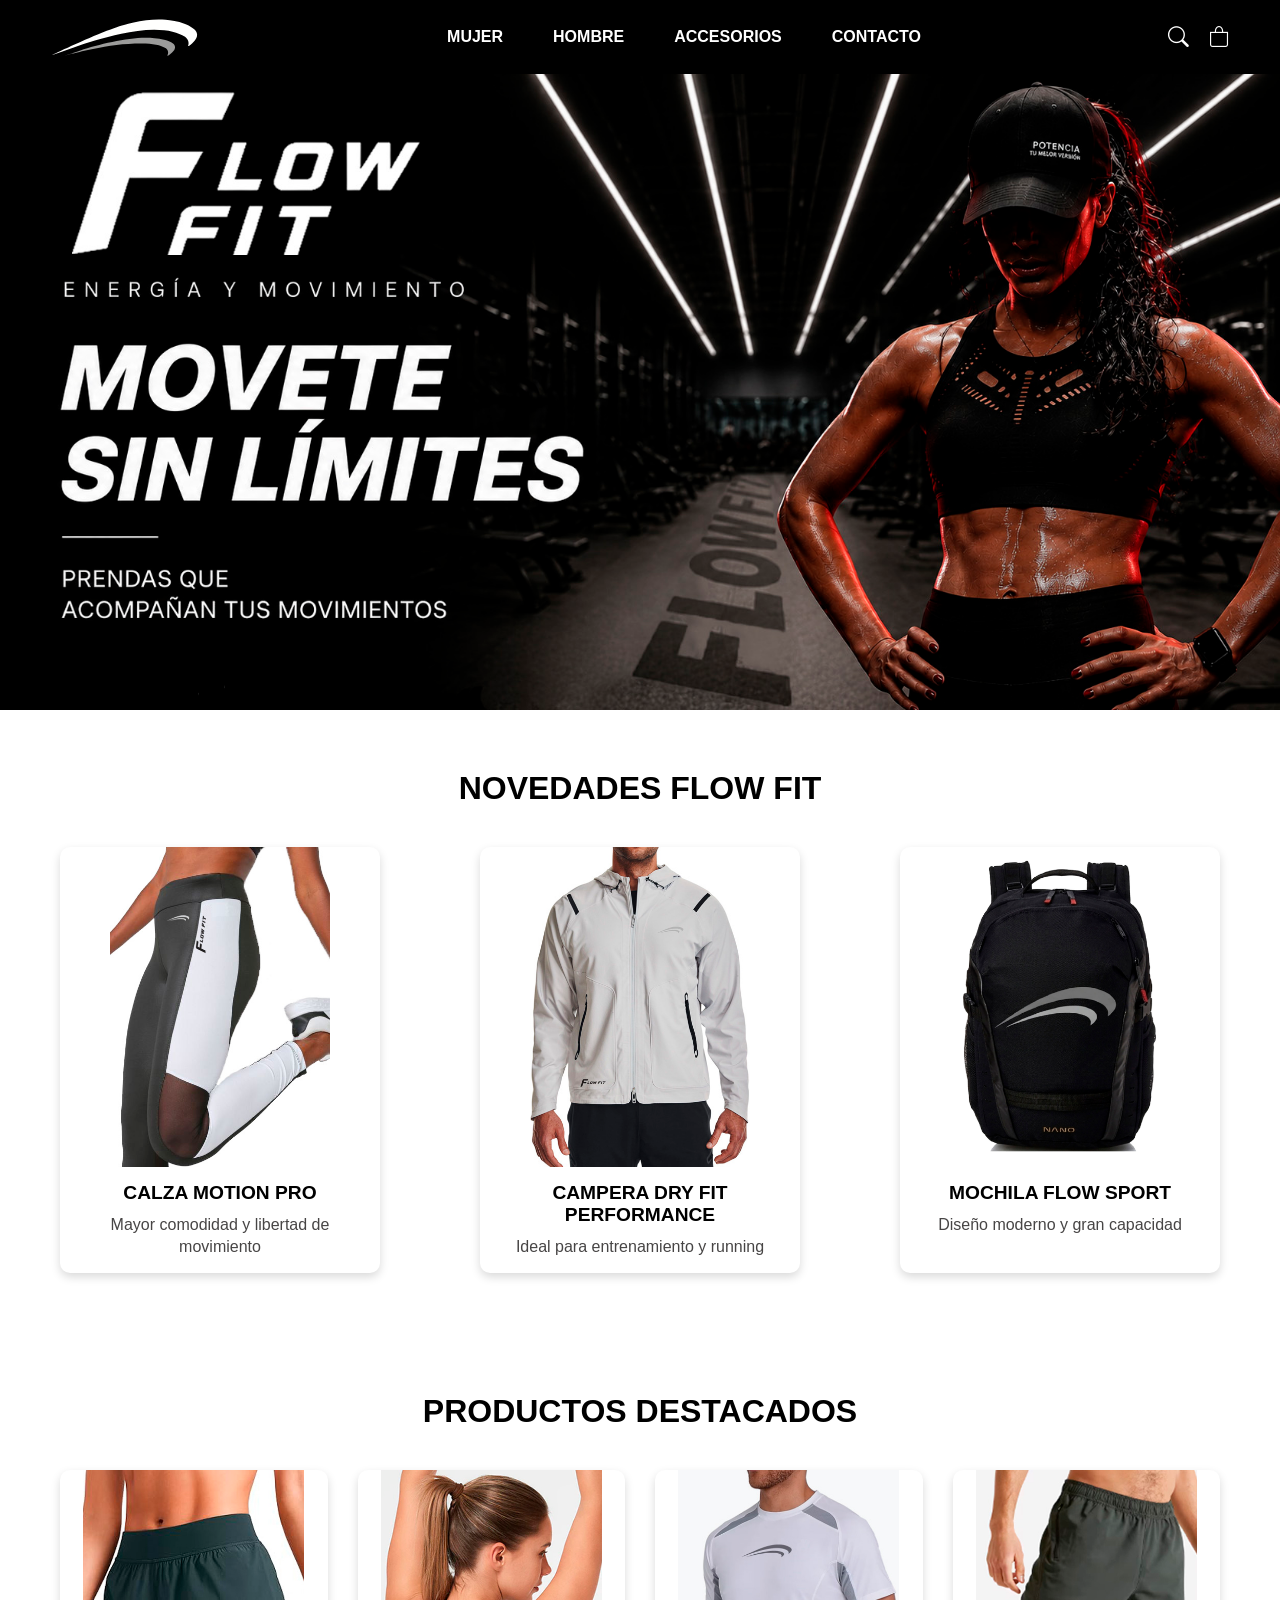
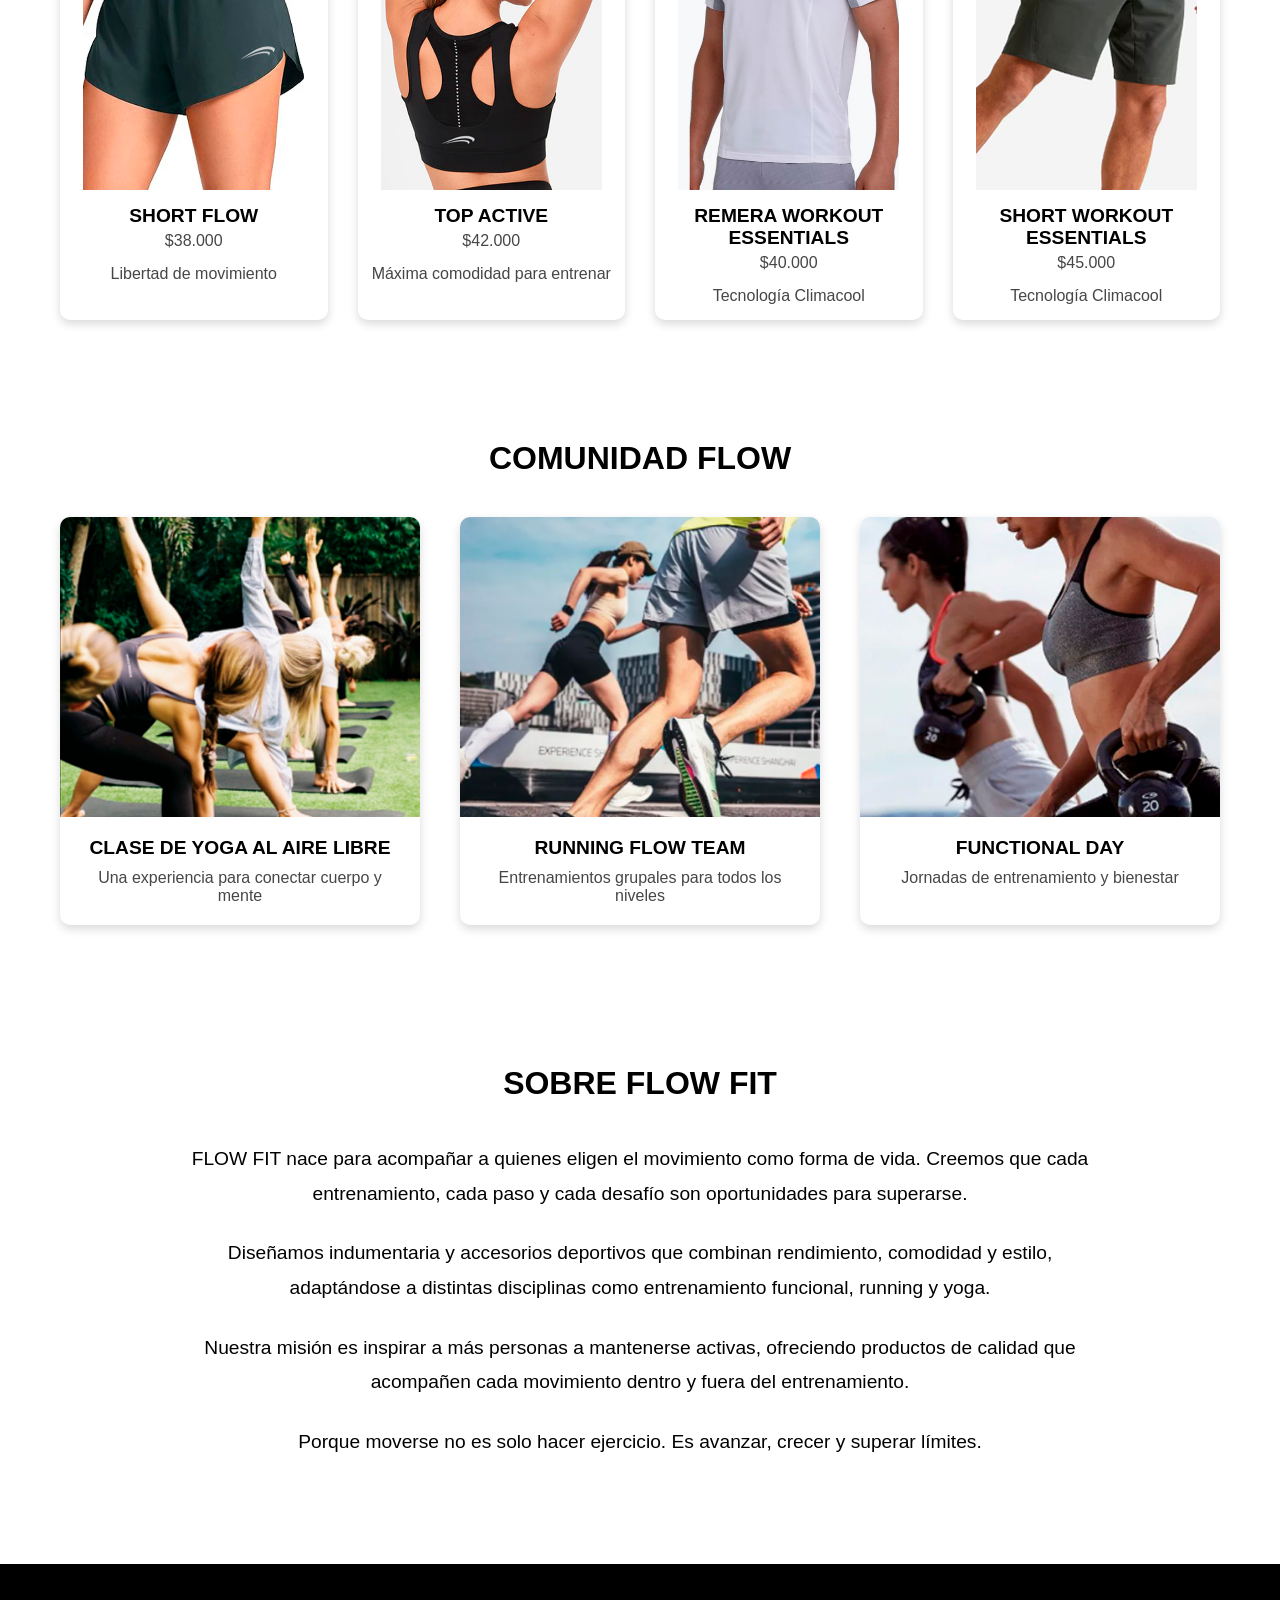
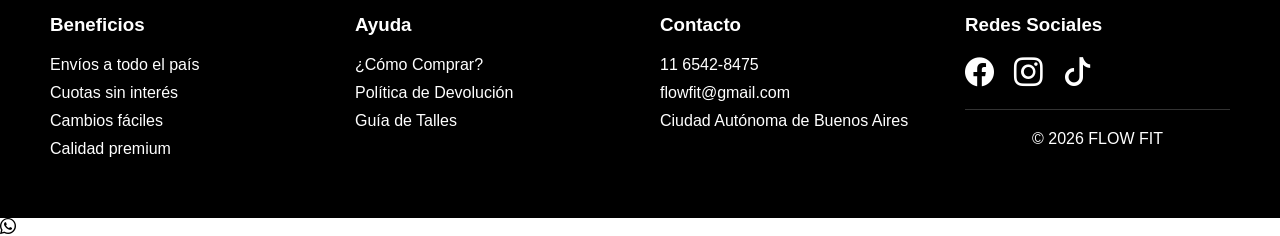
==== commit 178c621c: "Organizacion de proyecto con sass y estructura modular" ====
--- a/index.html
+++ b/index.html
@@ -78,7 +78,7 @@
         </section>
 
 
-        <section class="productos-destacados">
+        <section class="productos-categoria">
             <h2>PRODUCTOS DESTACADOS</h2>
 
             <div class="contenedor-productos">
--- a/css/style.css
+++ b/css/style.css
@@ -2,13 +2,6 @@
   margin: 0;
   padding: 0;
   box-sizing: border-box;
-}
-
-body {
-  font-family: Arial, Helvetica, sans-serif;
-  font-size: 1rem;
-  background-color: white;
-  color: black;
 }
 
 img {
@@ -39,17 +32,31 @@
   border: 0;
 }
 
+body {
+  font-family: Arial, Helvetica, sans-serif;
+  font-size: 1rem;
+  background-color: white;
+  color: black;
+}
+
+h2 {
+  font-family: Arial, Helvetica, sans-serif;
+  font-size: 2rem;
+  font-weight: bold;
+}
+
 header {
-  background-color: black;
-  color: white;
   display: flex;
   justify-content: space-between;
   align-items: center;
+  background-color: black;
+  color: white;
   padding: 15px 50px;
 }
 
 .logo {
   display: flex;
+  justify-content: space-between;
   align-items: center;
   gap: 15px;
 }
@@ -72,8 +79,14 @@
   color: #c0c0c0;
 }
 
+nav a:active {
+  color: #c0c0c0;
+}
+
 .iconos {
   display: flex;
+  justify-content: space-between;
+  align-items: center;
   gap: 20px;
   font-size: 1.3rem;
 }
@@ -84,6 +97,53 @@
   color: #c0c0c0;
 }
 
+footer {
+  background-color: black;
+  color: white;
+  padding: 50px;
+  display: grid;
+  grid-template-columns: repeat(4, 1fr);
+  gap: 40px;
+}
+
+footer h3 {
+  margin-bottom: 20px;
+}
+
+footer li {
+  margin-bottom: 10px;
+}
+
+.iconos-redes {
+  display: flex;
+  justify-content: flex-start;
+  align-items: center;
+  gap: 20px;
+  font-size: 1.8rem;
+}
+
+.iconos-redes a {
+  transition: 0.3s;
+}
+.iconos-redes a:hover {
+  color: #c0c0c0;
+}
+
+.copyright {
+  grid-column: 1/-1;
+  text-align: center;
+  margin-top: 20px;
+  border-top: 1px solid rgba(255, 255, 255, 0.2);
+  padding-top: 20px;
+}
+
+.contacto a {
+  transition: color 0.3s;
+}
+.contacto a:hover {
+  color: #c0c0c0;
+}
+
 .hero img {
   width: 100%;
   height: auto;
@@ -94,10 +154,141 @@
 }
 
 .novedades h2 {
+  font-size: 2rem;
   text-align: center;
   margin-bottom: 40px;
 }
 
+.banner-categoria {
+  position: relative;
+}
+
+.banner-categoria img {
+  width: 100%;
+  height: auto;
+  display: block;
+}
+
+.productos-categoria {
+  padding: 60px;
+}
+
+.productos-categoria h2 {
+  font-size: 2rem;
+  width: 100%;
+  text-align: center;
+  margin-bottom: 40px;
+}
+
+.lifestyle {
+  padding: 60px;
+}
+
+.lifestyle h2 {
+  font-size: 2rem;
+  text-align: center;
+  margin-bottom: 40px;
+}
+
+.nosotros {
+  padding: 80px 120px;
+  text-align: center;
+}
+
+.nosotros h2 {
+  font-size: 2rem;
+  margin-bottom: 40px;
+}
+
+.nosotros p {
+  font-size: 1.2rem;
+  line-height: 1.8;
+  max-width: 900px;
+  margin: 0 auto 25px;
+}
+
+@media (max-width: 1024px) {
+  .contenedor-productos {
+    grid-template-columns: repeat(2, 1fr);
+  }
+  header {
+    flex-direction: column;
+    gap: 20px;
+    padding: 20px;
+  }
+  nav {
+    flex-wrap: wrap;
+    justify-content: center;
+    gap: 20px;
+  }
+  .iconos {
+    justify-content: center;
+  }
+  footer {
+    grid-template-columns: repeat(2, 1fr);
+  }
+  .banner-categoria img {
+    height: 350px;
+  }
+  .contenedor-novedades {
+    grid-template-columns: repeat(2, 1fr);
+    gap: 40px;
+  }
+  .contenedor-lifestyle {
+    grid-template-columns: repeat(2, 1fr);
+  }
+  .nosotros {
+    padding: 60px;
+  }
+}
+@media (max-width: 768px) {
+  .contenedor-productos {
+    grid-template-columns: 1fr;
+  }
+  nav {
+    flex-direction: column;
+    align-items: center;
+    gap: 15px;
+  }
+  .detalle-producto {
+    grid-template-columns: 1fr;
+    padding: 30px;
+  }
+  footer {
+    grid-template-columns: 1fr;
+    text-align: center;
+  }
+  .iconos-redes {
+    justify-content: center;
+  }
+  banner-categoria img {
+    height: 250px;
+  }
+  .contenedor-novedades {
+    grid-template-columns: 1fr;
+  }
+  .novedades {
+    padding: 30px;
+  }
+  .lifestyle {
+    padding: 30px;
+  }
+  .contenedor-lifestyle {
+    grid-template-columns: 1fr;
+  }
+  .nosotros {
+    padding: 30px 20px;
+  }
+  .nosotros p {
+    font-size: 0.95rem;
+  }
+  .contenedor-contacto {
+    grid-template-columns: 1fr;
+  }
+  .contacto-pagina {
+    padding: 40px 20px;
+  }
+}
 .contenedor-novedades {
   display: grid;
   grid-template-columns: repeat(3, 1fr);
@@ -110,8 +301,11 @@
   overflow: hidden;
   padding-bottom: 15px;
   text-align: center;
+  box-shadow: 0px 4px 10px rgba(0, 0, 0, 0.15);
   transition: transform 0.3s;
-  box-shadow: 0px 4px 10px rgba(0, 0, 0, 0.15);
+}
+.card-novedades:hover {
+  transform: translateY(-5px);
 }
 
 .card-novedades a {
@@ -120,10 +314,6 @@
   display: block;
 }
 
-.card-novedades:hover {
-  transform: translateY(-5px);
-}
-
 .card-novedades img {
   width: 100%;
   height: 320px;
@@ -147,17 +337,184 @@
   color: rgb(71, 69, 69);
 }
 
-.whatsapp {
-  position: fixed;
-  bottom: 20px;
-  right: 20px;
-  font-size: 3rem;
-  color: #25D366;
-  z-index: 1000;
+.card-producto {
+  width: 100%;
+  background: white;
+  border-radius: 10px;
+  box-shadow: 0px 4px 10px rgba(0, 0, 0, 0.15);
+  overflow: hidden;
+  text-align: center;
   transition: transform 0.3s;
 }
-.whatsapp:hover {
-  transform: scale(1.1);
+.card-producto:hover {
+  transform: translateY(-5px);
+}
+
+.card-producto img {
+  width: 100%;
+  height: 320px;
+  object-fit: contain;
+}
+
+.card-producto h3 {
+  font-size: 1.2rem;
+  font-weight: bold;
+  text-align: center;
+  margin: 15px 10px 5px;
+}
+
+.card-producto p {
+  margin-bottom: 15px;
+  color: rgb(71, 69, 69);
+}
+
+.card-lifestyle {
+  background: white;
+  border-radius: 10px;
+  box-shadow: 0px 4px 10px rgba(0, 0, 0, 0.15);
+  overflow: hidden;
+  text-align: center;
+  transition: transform 0.3s;
+}
+.card-lifestyle:hover {
+  transform: translateY(-5px);
+}
+
+.card-lifestyle img {
+  width: 100%;
+  height: 300px;
+  object-fit: cover;
+}
+
+.card-lifestyle h3 {
+  margin: 20px 15px 10px;
+  font-size: 1.2rem;
+}
+
+.card-lifestyle p {
+  margin: 0 15px 20px;
+  color: rgb(71, 69, 69);
+}
+
+.contenedor-productos {
+  display: grid;
+  grid-template-columns: repeat(4, 1fr);
+  gap: 30px;
+}
+
+.contenedor-lifestyle {
+  display: grid;
+  grid-template-columns: repeat(3, 1fr);
+  gap: 40px;
+}
+
+.detalle-producto {
+  display: grid;
+  grid-template-columns: 1fr 1fr;
+  gap: 60px;
+  align-items: center;
+  padding: 60px;
+}
+
+.detalle-producto h2 {
+  grid-column: 1/-1;
+  text-align: center;
+  margin-bottom: 30px;
+}
+
+.carousel {
+  width: 100%;
+}
+
+.detalle-texto h4 {
+  margin: 20px 0 15px;
+}
+
+.detalle-texto li {
+  margin-bottom: 10px;
+}
+
+.precio {
+  font-size: 2rem;
+  font-weight: bold;
+  margin-top: 25px;
+}
+
+.contacto-pagina {
+  padding: 80px;
+  text-align: center;
+}
+
+.contacto-pagina h2 {
+  font-size: 2rem;
+  margin-bottom: 30px;
+}
+
+.contacto-pagina > p {
+  font-size: 1.2rem;
+  margin-bottom: 50px;
+}
+
+.contenedor-contacto {
+  display: grid;
+  grid-template-columns: 1fr 1fr;
+  gap: 60px;
+  max-width: 1000px;
+  margin: 0 auto;
+}
+
+.info-contacto,
+.formulario-contacto {
+  box-shadow: 0px 4px 10px rgba(0, 0, 0, 0.15);
+  padding: 40px;
+  border-radius: 10px;
+}
+
+.info-contacto h3,
+.formulario-contacto h3 {
+  margin-bottom: 30px;
+}
+
+.info-contacto p {
+  margin-bottom: 20px;
+  font-size: 1.1rem;
+}
+
+.info-contacto i {
+  margin-right: 10px;
+}
+
+.formulario-contacto form {
+  display: flex;
+  flex-direction: column;
+  gap: 20px;
+}
+
+.formulario-contacto input,
+.formulario-contacto textarea {
+  padding: 15px;
+  border: 1px solid #ccc;
+  border-radius: 8px;
+  font-family: Arial, Helvetica, sans-serif;
+}
+
+.formulario-contacto textarea {
+  height: 120px;
+  resize: none;
+}
+
+.formulario-contacto button {
+  background-color: black;
+  color: white;
+  padding: 15px 30px;
+  border: none;
+  border-radius: 8px;
+  cursor: pointer;
+  font-weight: bold;
+  transition: transform 0.3s;
+}
+.formulario-contacto button:hover {
+  transform: scale(1.05);
 }
 
 /*# sourceMappingURL=style.css.map */
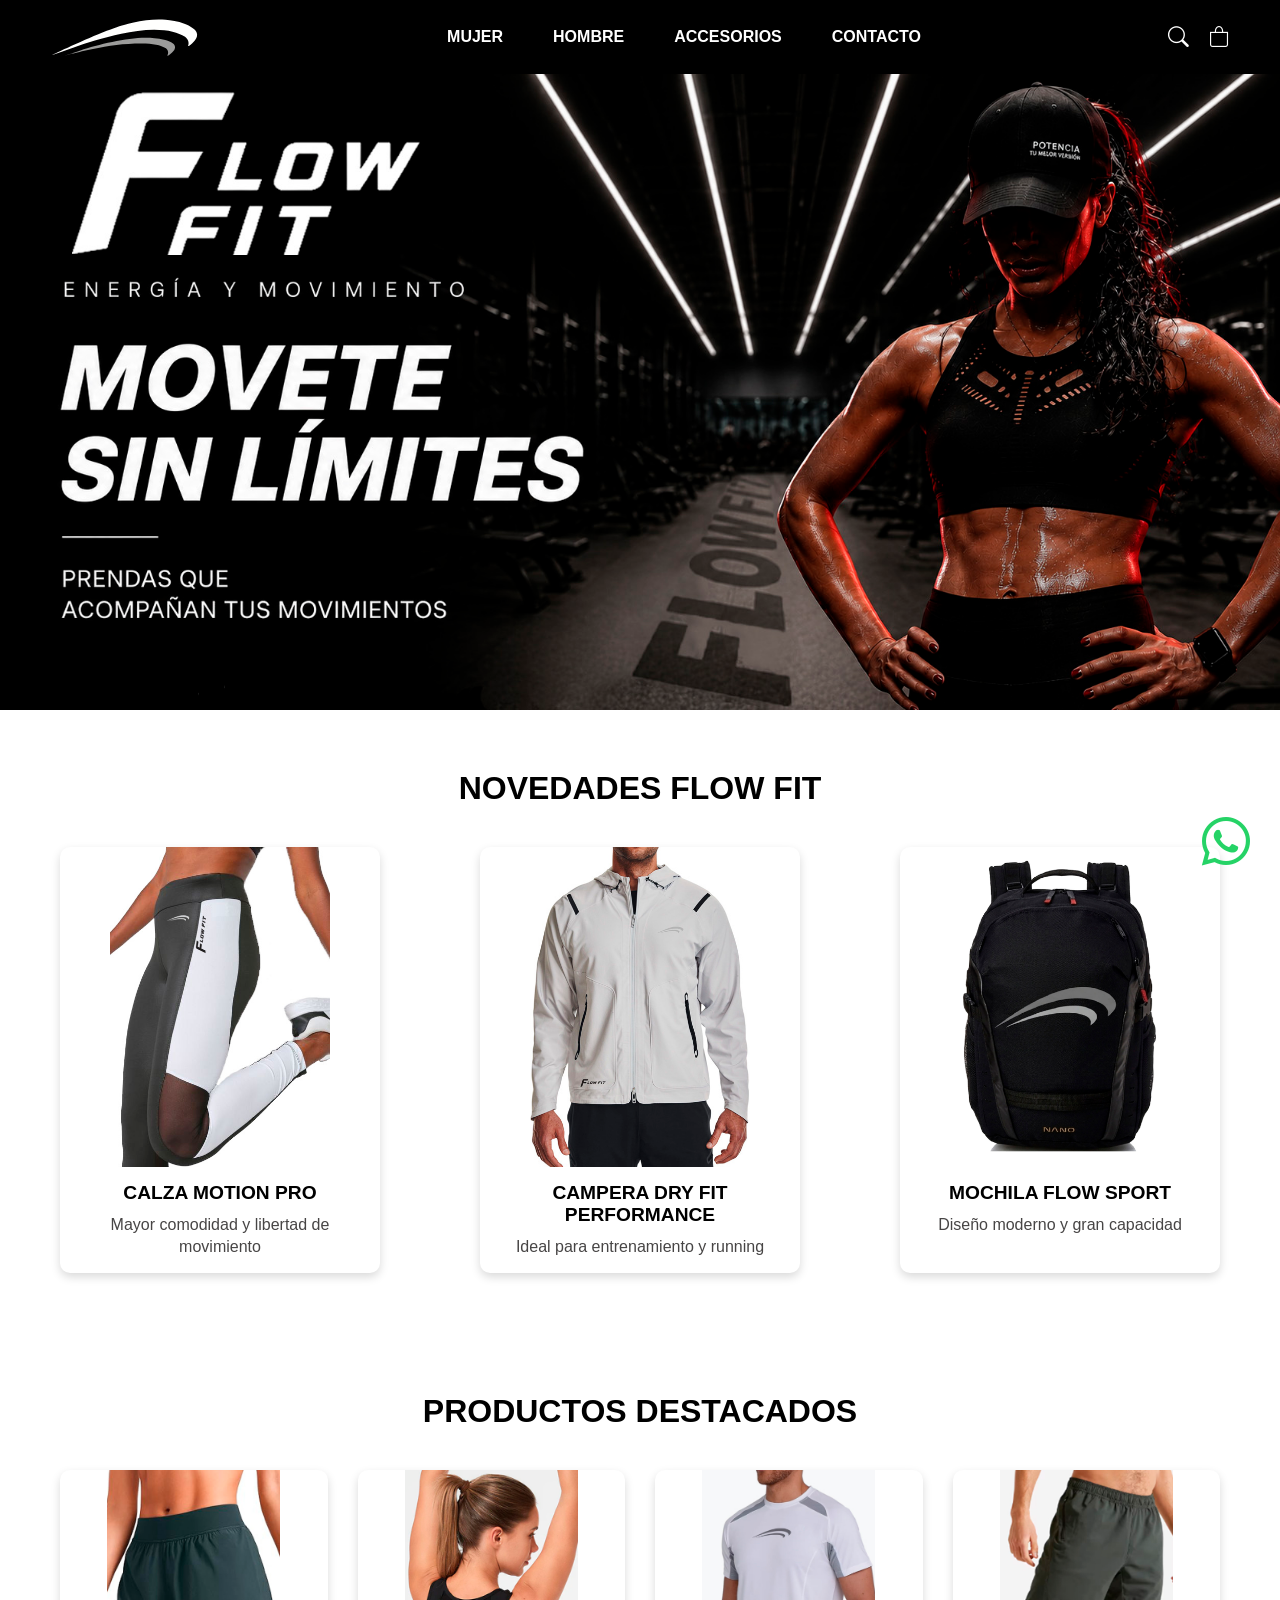
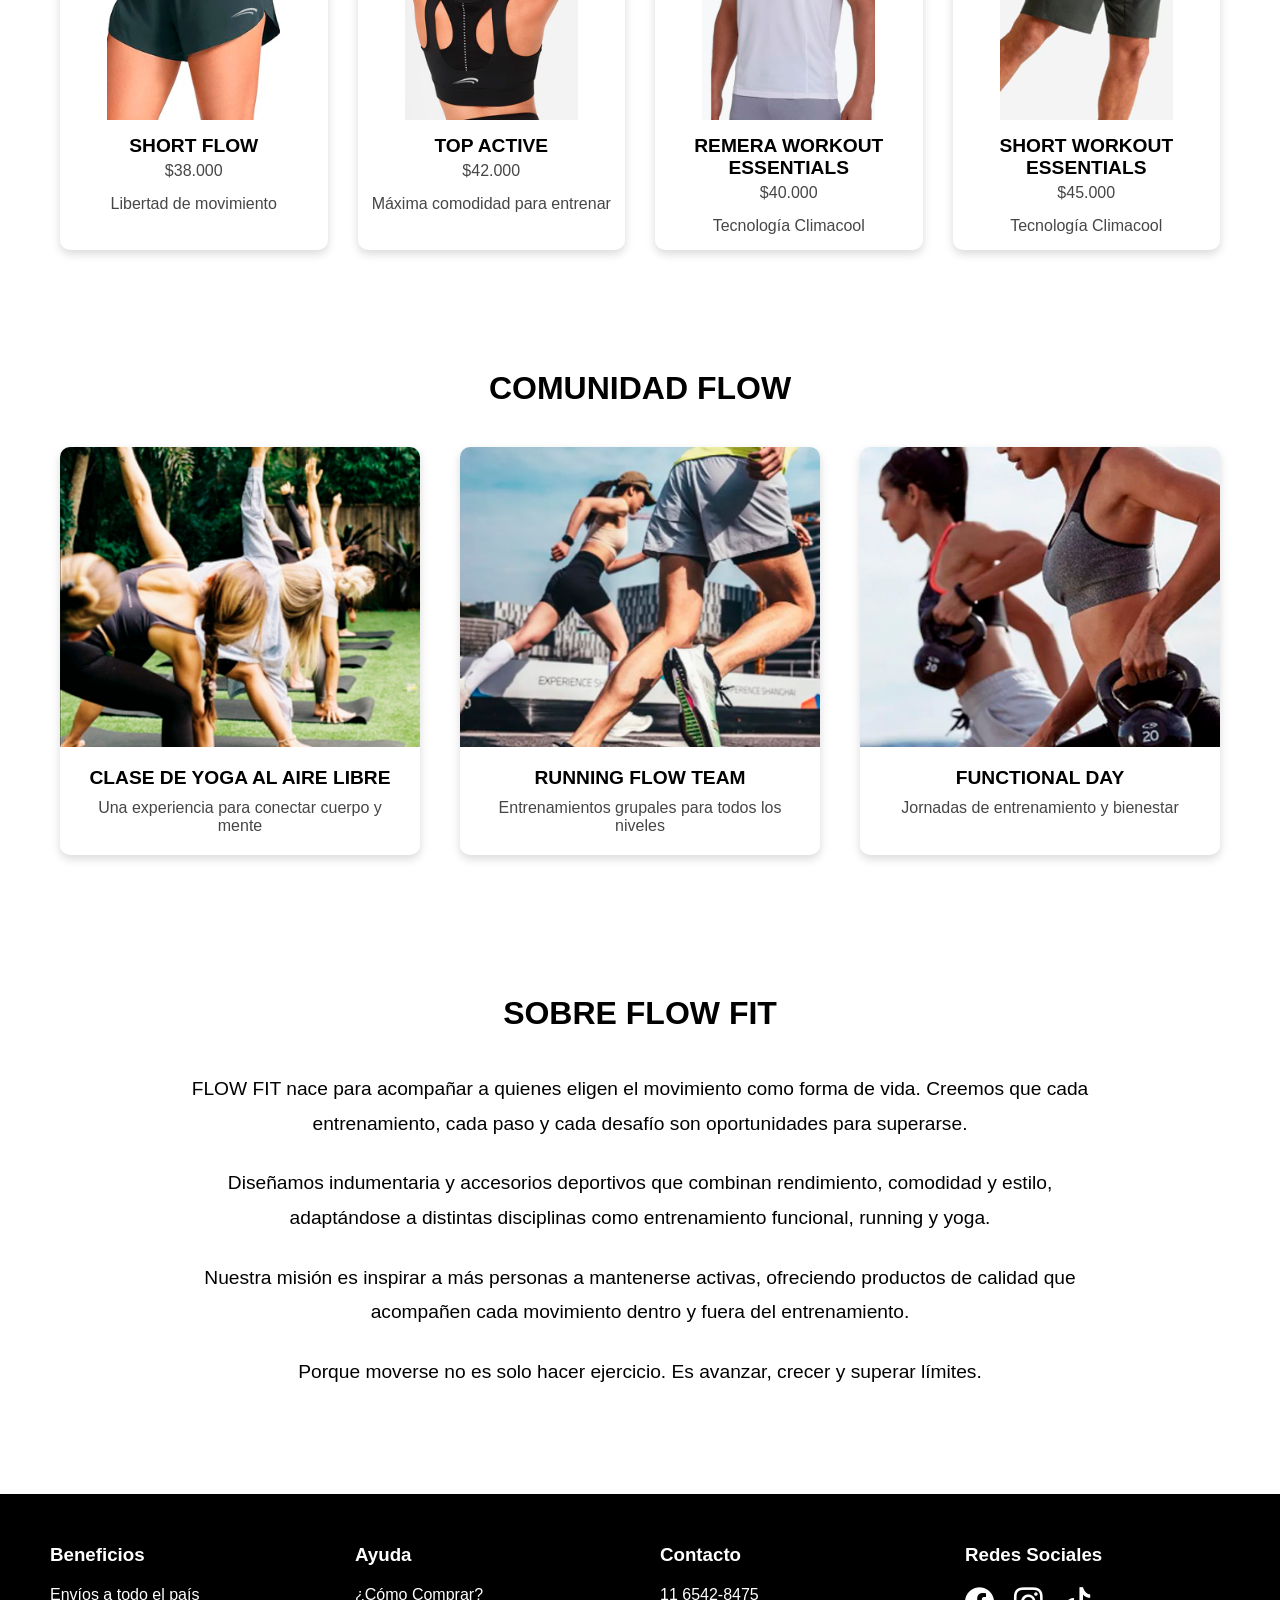
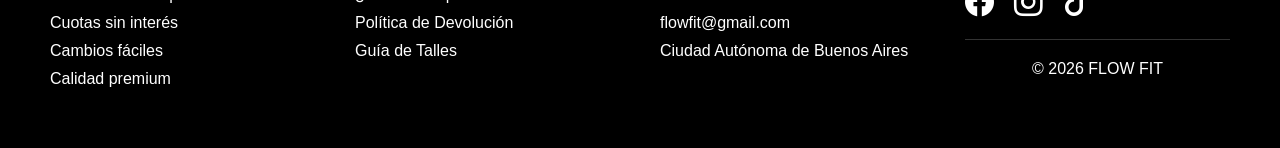
==== commit b3a7dae5: "Agrego meta etiquetas SEO y actualizo documentación" ====
--- a/index.html
+++ b/index.html
@@ -7,7 +7,14 @@
     <link rel="stylesheet" href="./css/style.css">
     <link rel="stylesheet" href="https://cdn.jsdelivr.net/npm/bootstrap-icons@1.13.1/font/bootstrap-icons.min.css">
 
-    <title>FLOW FIT</title>
+    <title>FLOW FIT | Indumentaria Deportiva</title>
+    
+    <meta name="description"
+        content="FLOW FIT es una tienda online de indumentaria deportiva para mujer y hombre, con prendas cómodas y modernas para entrenamiento, running y estilo de vida activo.">
+
+    <meta name="keywords"
+        content="indumentaria deportiva, ropa deportiva, mujer, hombre, running, entrenamiento, fitness, FLOW FIT">
+
 </head>
 
 <body>
--- a/css/style.css
+++ b/css/style.css
@@ -147,6 +147,7 @@
 .hero img {
   width: 100%;
   height: auto;
+  display: block;
 }
 
 .novedades {
@@ -207,88 +208,6 @@
   margin: 0 auto 25px;
 }
 
-@media (max-width: 1024px) {
-  .contenedor-productos {
-    grid-template-columns: repeat(2, 1fr);
-  }
-  header {
-    flex-direction: column;
-    gap: 20px;
-    padding: 20px;
-  }
-  nav {
-    flex-wrap: wrap;
-    justify-content: center;
-    gap: 20px;
-  }
-  .iconos {
-    justify-content: center;
-  }
-  footer {
-    grid-template-columns: repeat(2, 1fr);
-  }
-  .banner-categoria img {
-    height: 350px;
-  }
-  .contenedor-novedades {
-    grid-template-columns: repeat(2, 1fr);
-    gap: 40px;
-  }
-  .contenedor-lifestyle {
-    grid-template-columns: repeat(2, 1fr);
-  }
-  .nosotros {
-    padding: 60px;
-  }
-}
-@media (max-width: 768px) {
-  .contenedor-productos {
-    grid-template-columns: 1fr;
-  }
-  nav {
-    flex-direction: column;
-    align-items: center;
-    gap: 15px;
-  }
-  .detalle-producto {
-    grid-template-columns: 1fr;
-    padding: 30px;
-  }
-  footer {
-    grid-template-columns: 1fr;
-    text-align: center;
-  }
-  .iconos-redes {
-    justify-content: center;
-  }
-  banner-categoria img {
-    height: 250px;
-  }
-  .contenedor-novedades {
-    grid-template-columns: 1fr;
-  }
-  .novedades {
-    padding: 30px;
-  }
-  .lifestyle {
-    padding: 30px;
-  }
-  .contenedor-lifestyle {
-    grid-template-columns: 1fr;
-  }
-  .nosotros {
-    padding: 30px 20px;
-  }
-  .nosotros p {
-    font-size: 0.95rem;
-  }
-  .contenedor-contacto {
-    grid-template-columns: 1fr;
-  }
-  .contacto-pagina {
-    padding: 40px 20px;
-  }
-}
 .contenedor-novedades {
   display: grid;
   grid-template-columns: repeat(3, 1fr);
@@ -352,7 +271,7 @@
 
 .card-producto img {
   width: 100%;
-  height: 320px;
+  height: 250px;
   object-fit: contain;
 }
 
@@ -411,8 +330,8 @@
 .detalle-producto {
   display: grid;
   grid-template-columns: 1fr 1fr;
-  gap: 60px;
-  align-items: center;
+  gap: 40px;
+  align-items: start;
   padding: 60px;
 }
 
@@ -424,6 +343,18 @@
 
 .carousel {
   width: 100%;
+  max-width: 450px;
+  margin: auto;
+}
+
+.carousel-item {
+  height: 400px;
+}
+
+.carousel-item img {
+  width: 100%;
+  height: 100%;
+  object-fit: contain;
 }
 
 .detalle-texto h4 {
@@ -435,8 +366,8 @@
 }
 
 .precio {
-  font-size: 2rem;
-  font-weight: bold;
+  font-size: 1.5rem;
+  font-weight: 700;
   margin-top: 25px;
 }
 
@@ -517,4 +448,162 @@
   transform: scale(1.05);
 }
 
+.whatsapp {
+  position: fixed;
+  bottom: 30px;
+  right: 30px;
+  font-size: 3rem;
+  color: #25D366;
+  z-index: 9999;
+  transition: transform 0.3s ease;
+}
+
+.whatsapp:hover {
+  transform: scale(1.1);
+}
+
+.contenedor-productos {
+  grid-template-columns: repeat(4, 1fr);
+}
+
+.contenedor-novedades {
+  grid-template-columns: repeat(3, 1fr);
+}
+
+.contenedor-lifestyle {
+  grid-template-columns: repeat(3, 1fr);
+}
+
+footer {
+  grid-template-columns: repeat(4, 1fr);
+}
+
+@media (max-width: 1024px) {
+  header {
+    flex-direction: column;
+    gap: 20px;
+    padding: 20px;
+  }
+  nav {
+    flex-wrap: wrap;
+    justify-content: center;
+    gap: 20px;
+  }
+  .iconos {
+    justify-content: center;
+  }
+  .contenedor-productos {
+    grid-template-columns: repeat(2, 1fr);
+  }
+  .contenedor-novedades {
+    grid-template-columns: repeat(2, 1fr);
+    gap: 40px;
+  }
+  .contenedor-lifestyle {
+    grid-template-columns: repeat(2, 1fr);
+  }
+  footer {
+    grid-template-columns: repeat(2, 1fr);
+  }
+  .banner-categoria img {
+    width: 100%;
+    height: 350px;
+    object-fit: cover;
+    object-position: center;
+  }
+  .nosotros {
+    padding: 60px;
+  }
+  .detalle-producto {
+    grid-template-columns: 1fr 1fr;
+    gap: 30px;
+  }
+}
+@media (max-width: 768px) {
+  .novedades,
+  .productos-categoria,
+  .lifestyle {
+    padding: 30px 15px;
+  }
+  .contenedor-productos,
+  .contenedor-novedades,
+  .contenedor-lifestyle {
+    grid-template-columns: 1fr;
+    gap: 30px;
+  }
+  .card-producto,
+  .card-novedades,
+  .card-lifestyle {
+    max-width: 340px;
+    margin: auto;
+  }
+  .card-producto img,
+  .card-novedades img {
+    height: 250px;
+    object-fit: contain;
+  }
+  .card-lifestyle img {
+    height: 250px;
+    object-fit: cover;
+  }
+  nav {
+    flex-wrap: wrap;
+    justify-content: center;
+    gap: 10px;
+  }
+  nav a {
+    font-size: 0.65rem;
+  }
+  .logo img {
+    width: 130px;
+  }
+  .hero img,
+  .banner-categoria img {
+    width: 100%;
+    height: auto;
+  }
+  .detalle-producto {
+    display: grid;
+    grid-template-columns: 1fr;
+    gap: 30px;
+    padding: 20px;
+  }
+  .carousel {
+    width: 100%;
+    max-width: 350px;
+    margin: auto;
+  }
+  .carousel-item {
+    height: 300px;
+  }
+  .carousel-item img {
+    width: 100%;
+    height: 100%;
+    object-fit: contain;
+  }
+  .detalle-texto {
+    width: 100%;
+  }
+  .contenedor-contacto {
+    grid-template-columns: 1fr;
+  }
+  .contacto-pagina {
+    padding: 40px 20px;
+  }
+  footer {
+    grid-template-columns: 1fr;
+    text-align: center;
+  }
+  .iconos-redes {
+    justify-content: center;
+  }
+  h2 {
+    font-size: 1.5rem;
+    text-align: center;
+  }
+  body {
+    overflow-x: hidden;
+  }
+}
+
 /*# sourceMappingURL=style.css.map */
